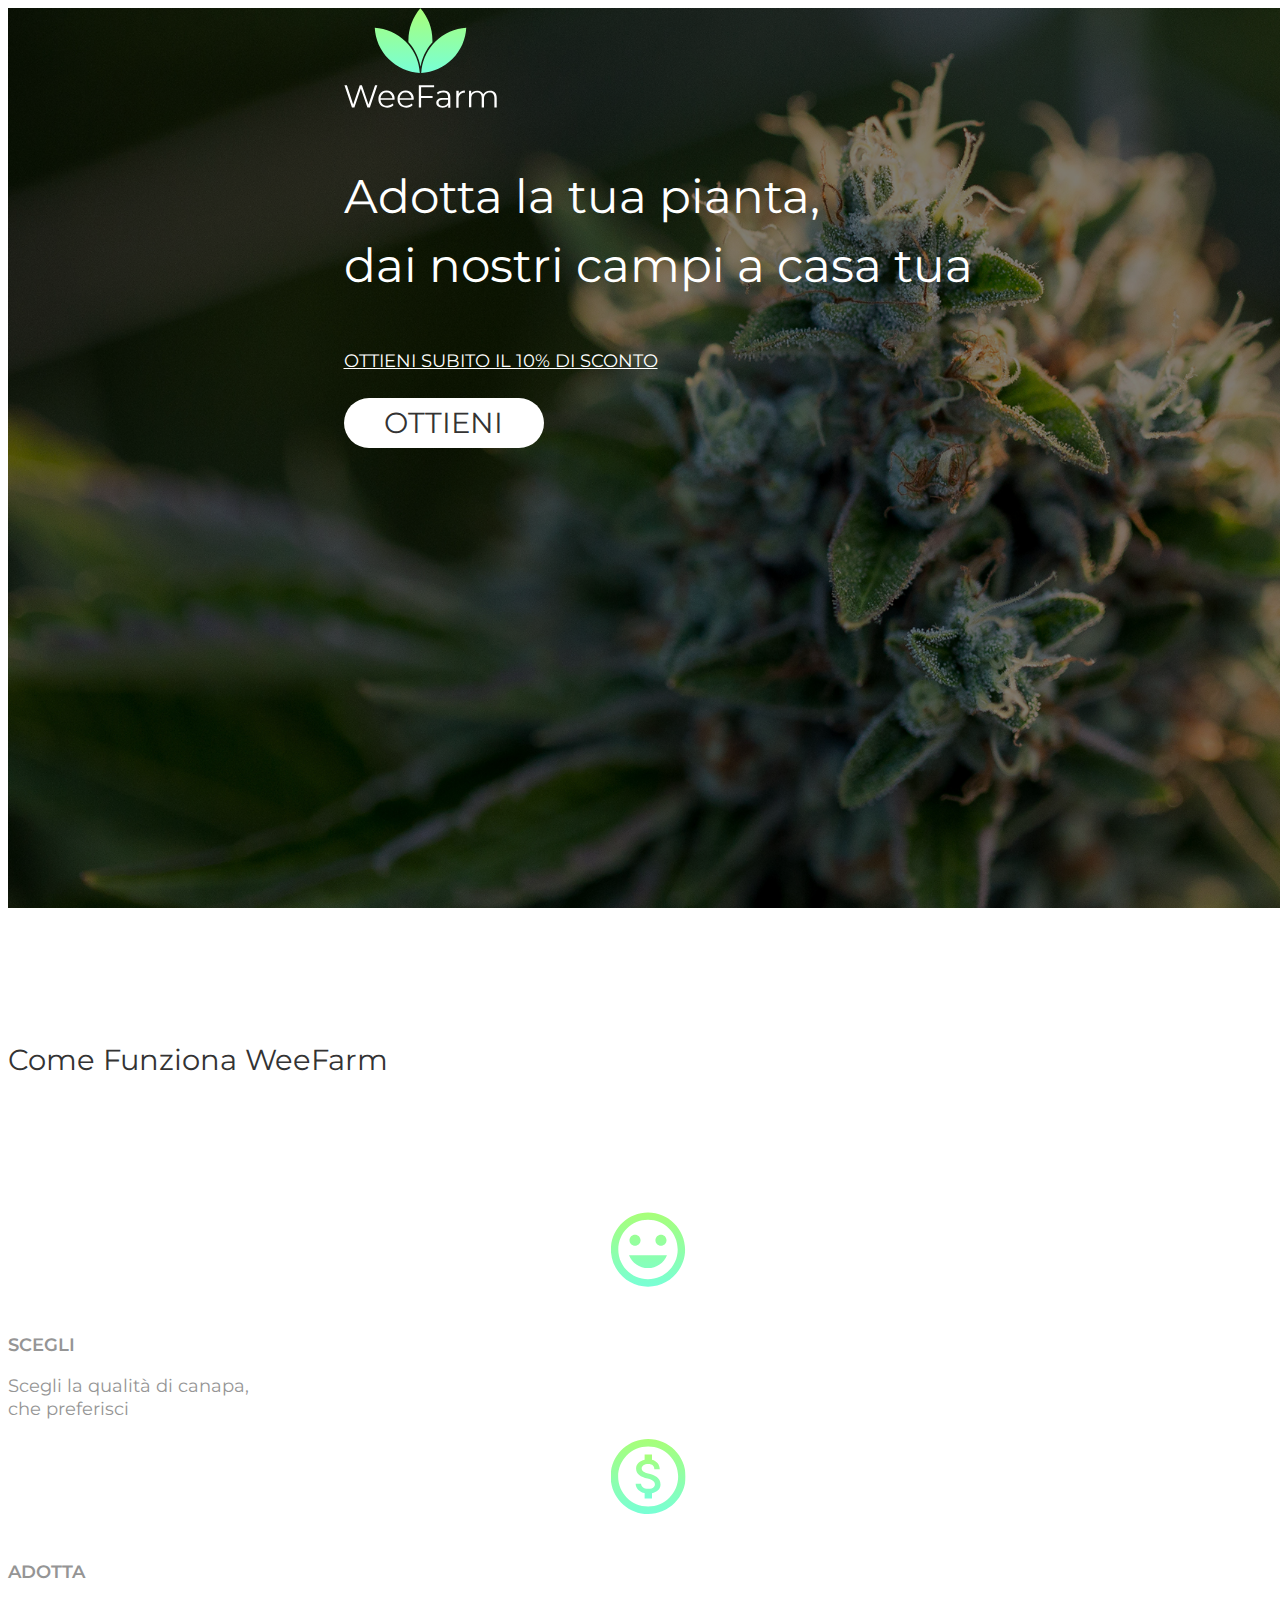
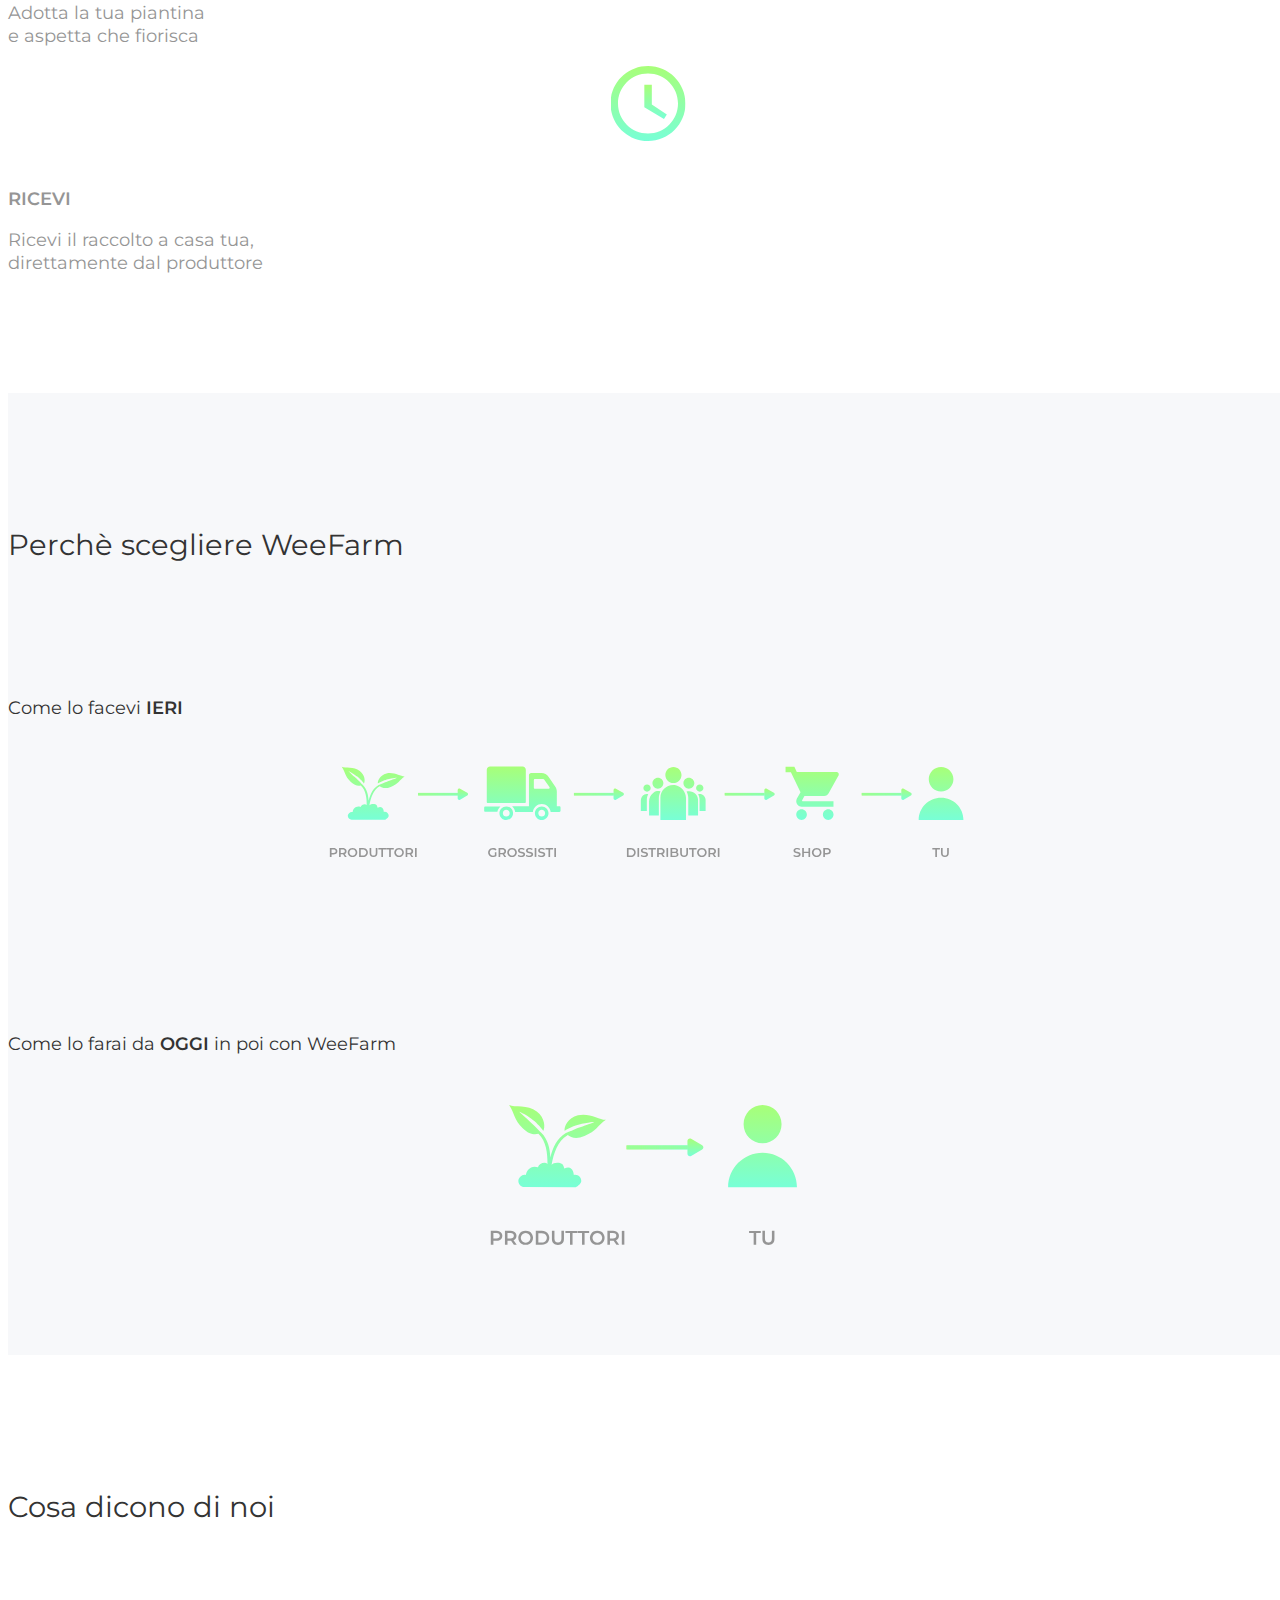
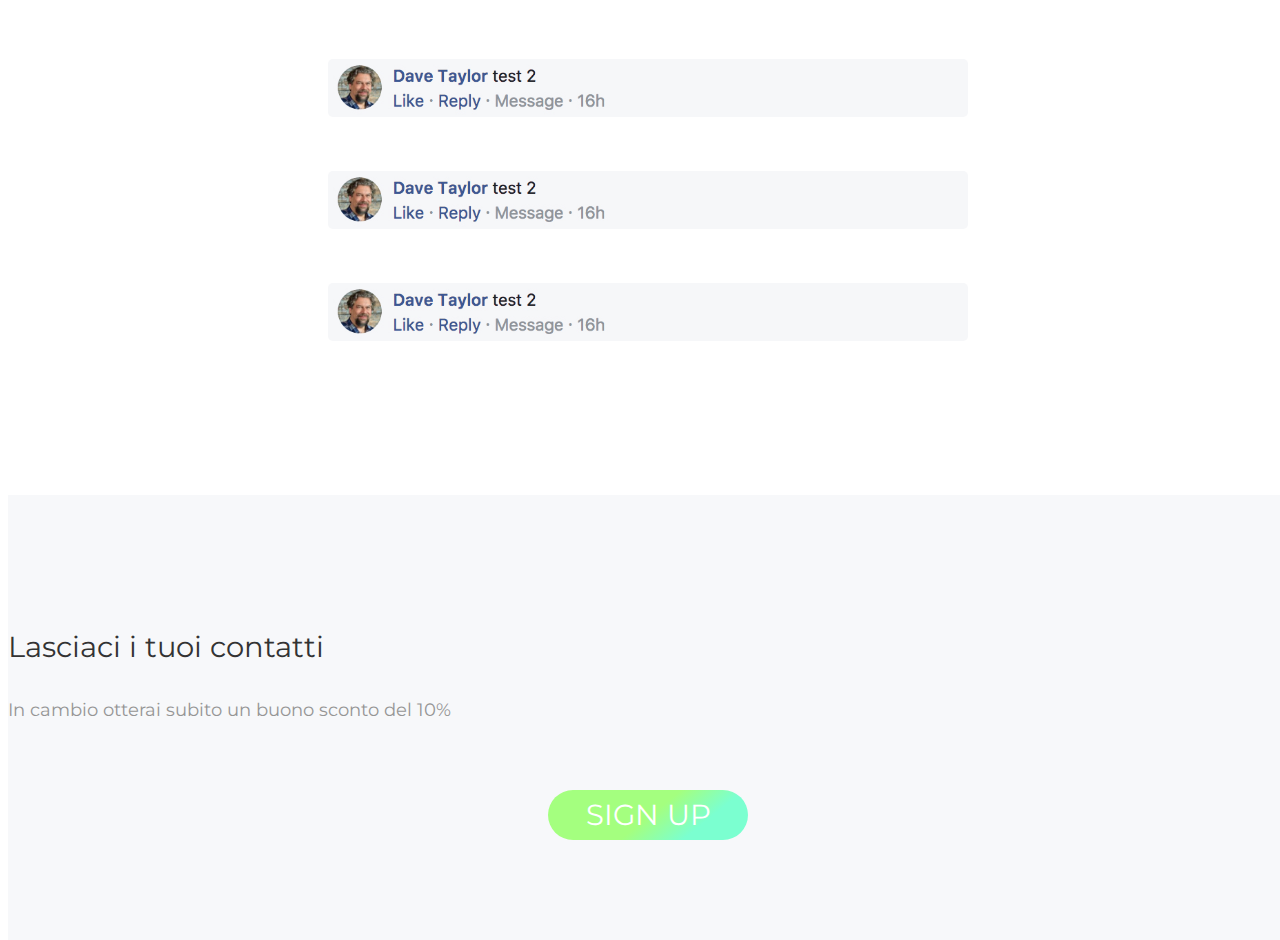
==== index.html @ 6b53bd42 "Modify lead section" ====
<!doctype html>

<html lang="en">
<head>
  <meta charset="utf-8">
  <title>WeeFarm</title>
  <meta name="description" content="The HTML5 Herald">
  <meta name="author" content="SitePoint">
  <!--css-->
  <link rel="stylesheet" type="text/css" href="src/css/style.css">
  <!--bootstrap-->
  <link rel="stylesheet" href="https://stackpath.bootstrapcdn.com/bootstrap/4.1.2/css/bootstrap.min.css" integrity="sha384-Smlep5jCw/wG7hdkwQ/Z5nLIefveQRIY9nfy6xoR1uRYBtpZgI6339F5dgvm/e9B" crossorigin="anonymous">
  <!--googlefont-->
  <link href="https://fonts.googleapis.com/css?family=Montserrat" rel="stylesheet">
  <!--JQuery-->
  <script src="https://ajax.googleapis.com/ajax/libs/jquery/3.3.1/jquery.min.js"></script>
</head>

<body>
<!--HEROBANNER-->
  <header class="hero_b">
    <div class="container-fluid black_opacity fullh">
      <div class="row fullh">
        <div class="col-md">
          <div class="col-md-6 fullh center pl_35">
            <div class="flex container">
            <div class="row pb_50">
              <div class="col-md">
                <img src="src/img/logo.svg" class=" logo_img" alt="">
              </div>
            </div>
            <div class="row  pb_50">
              <div class="col-md">
                  <span class="txt_h1 hero_b_txt">Adotta la tua pianta,</br>dai nostri campi a casa tua</span>
              </div>
            </div>
            <div class="row  pb_25">
              <div class="col-md">
                <span class="txt_h3 ottieni_txt">OTTIENI SUBITO IL 10% DI SCONTO</span>
              </div>
            </div>
            <div class="row">
              <div class="col-md">
                <div class="ottieni_button center" id="go-lead">
                    <span class="txt_h2 ottieni_button_txt">OTTIENI</span>
                </div>
              </div>
            </div>
          </div>
         </div>
        </div>
      </div>
    </div>
  </header>

<!--SECTIION1: COME FUNZIONA-->
  <div class="container-fluid section1 pb_100 pt_100">
    <div class="row">
      <div class="col-md">
        <p class="txt_h2 text-center section_title_txt pb_100">Come Funziona WeeFarm</p>
      </div>
    </div>
    <div class="row">
      <div class="col-md-4">
        <img src="src/img/icon/scegli.svg" class="mb_25 icon_size hor_center" alt="">
        <p class="txt_h3 text-center pin_point_title">SCEGLI</p>
        <p class="txt_h3 text-center pin_point_description">Scegli la qualità di canapa,</br>che preferisci</p>
      </div>
      <div class="col-md-4">
        <img src="src/img/icon/adotta.svg" class="mb_25 icon_size hor_center" alt="">
        <p class="txt_h3 text-center pin_point_title">ADOTTA</p>
        <p class="txt_h3 text-center pin_point_description">Adotta la tua piantina</br>e aspetta che fiorisca</p>
      </div>
      <div class="col-md-4">
        <img src="src/img/icon/ricevi.svg" class="mb_25 icon_size hor_center" alt="">
        <p class="txt_h3 text-center pin_point_title">RICEVI</p>
        <p class="txt_h3 text-center pin_point_description">Ricevi il raccolto a casa tua,</br>direttamente dal produttore</p>
      </div>
    </div>
  </div>

<!--SECTION2: PERCHE' SCEGLIERE WEEFARM-->
  <div class="container-fluid section2 pt_100 pb_100">
      <div class="col-md">
        <p class="txt_h2 text-center section_title_txt pb_100">Perchè scegliere WeeFarm</p>
        <p class="txt_h3 text-center section_title_txt pb_25">Come lo facevi <span class="bold_txt">IERI</span></p>
        <img src="src/img/maps/mappa_ieri.svg" class="map_size hor_center mb_150" alt="">
        <p class="txt_h3 text-center section_title_txt pb_25">Come lo farai da <span class="bold_txt">OGGI</span> in poi con WeeFarm</p>
        <img src="src/img/maps/mappa_oggi.svg" class="map_size2 hor_center" alt="">
      </div>
    </div>
  </div>

<!--SECTION3: COSA DICONO DI NOI-->
  <div class="container-fluid section3 pt_100 pb_100">
    <div class="row">
      <div class="col-md">
        <p class="txt_h2 text-center section_title_txt pb_100">Cosa dicono di noi</p>
        <img src="src/img/facebook.jpg" class="map_size image_radius hor_center img-fluid mb_50" alt="">
        <img src="src/img/facebook.jpg" class="map_size image_radius hor_center img-fluid mb_50" alt="">
        <img src="src/img/facebook.jpg" class="map_size image_radius hor_center img-fluid mb_50" alt="">
      </div>
    </div>
      <!--<div class="row">
        <div class="col-md-4">
          <img src="src/img/facebook.jpg" class="image_radius hor_center img-fluid" alt="">
        </div>
        <div class="col-md-4">
          <img src="src/img/facebook.jpg" class="image_radius hor_center img-fluid" alt="">
        </div>
        <div class="col-md-4">
          <img src="src/img/facebook.jpg" class="image_radius hor_center img-fluid" alt="">
      </div>
    </div>-->
  </div>

<!-- SECTION4: LEAD -->
<div class="container-fluid section4 pt_100 pb_100" id="lead">
  <div class="row">
    <div class="col-md">
      <p class="txt_h2 text-center section_title_txt">Lasciaci i tuoi contatti</p>
      <p class="txt_h3 text-center pin_point_description pb_50">In cambio otterai subito un buono sconto del 10%</p>
      <div class="sign_button center hor_center" id="go-lead">
          <a target="_blank" href="http://eepurl.com/dM-b3A"><span class="txt_h2 signup_button_txt">SIGN UP</span></a>
      </div>
      </div>
    </div>
  </div>

  <script>
  $(document).ready(function(){
      $("#go-lead").click(function() {
        $('html, body').animate({
            scrollTop: $("#lead").offset().top
        }, 1300);
    });

  });

  </script>
  <script src="https://cdnjs.cloudflare.com/ajax/libs/popper.js/1.14.3/umd/popper.min.js" integrity="sha384-ZMP7rVo3mIykV+2+9J3UJ46jBk0WLaUAdn689aCwoqbBJiSnjAK/l8WvCWPIPm49" crossorigin="anonymous"></script>
  <script src="https://stackpath.bootstrapcdn.com/bootstrap/4.1.2/js/bootstrap.min.js" integrity="sha384-o+RDsa0aLu++PJvFqy8fFScvbHFLtbvScb8AjopnFD+iEQ7wo/CG0xlczd+2O/em" crossorigin="anonymous"></script>
</body>
</html>
---- src/css/style.css ----
body{
  font-family: 'Montserrat', sans-serif;
  height: 100%;
  width: 100%;
}

html{
  font-family: 'Montserrat', sans-serif;
  height: 100%;
  width: 100%;
}

a{
  text-decoration: none;
}
/*usefull*/
.fullh{
  height: 100%;
}

.center{
  display: flex;
  align-items: center;
  justify-content: center;
}

.hor_center{
  position: relative;
  left: 50%;
  transform: translateX(-50%);
  -webkit-transform: translateX(-50%);
}
.txt_h1{
  font-size: 47px;
  line-height: 69px;
  font-family: 'Montserrat', sans-serif;
}

.txt_h2{
  font-size: 29px;
  line-height: 46px;
  font-family: 'Montserrat', sans-serif;
}

.txt_h3{
  font-size: 18px;
  line-height: 23px;
  font-family: 'Montserrat', sans-serif;
}

/*padding - margin*/
.pt_100{
  padding-top: 100px;
}
.pb_50{
  padding-bottom: 50px;
}

.pb_100{
  padding-bottom: 100px;
}

.pb_25{
  padding-bottom: 25px;
}

.pl_35{
  margin-left: 20px;
}

.mb_25{
  margin-bottom: 25px;
}

.mb_50{
  margin-bottom: 50px;
}
.mb_150{
  margin-bottom: 150px;
}
/*herobanner*/
.hero_b{
  background-image: url(../img/herob.jpg);
  background-size: cover;
  background-position: center center;
  background-repeat: no-repeat;
  height: 100%;
}

.black_opacity{
  background: rgba(0, 0, 0, 0.5);
}

.logo_img{
  height: 100px;
}

.hero_b_txt{
  color: #FFFFFF;
}

.ottieni_button{
  border-radius: 500px;
  background: #FFFFFF;
  width: 200px;
  height: 50px;
}
.ottieni_button:hover{
  cursor: pointer;
  background: #EDEDED;
  transition: 1s;
}

.ottieni_button_txt{
  color: #333333;
}

.ottieni_txt{
  color: #FFFFFF;
  text-decoration: underline;
}

/*come funziona section*/
.section_title_txt{
  color: #333333;
}

.pin_point_title{
  color: #959595;
  font-weight: 600;
}

.pin_point_description{
  color: #959595;
}

.icon_size{
  height: 75px;
}
/*perchè scegliere weefarm section*/
.section2{
    /*background-image: linear-gradient(141deg, #A4FF7F 51%, #7BFFD0 75%);*/
    background-color: #f7f8fa;
}

.bold_txt{
    font-weight: 600;
}

.map_size{
  width: 50%;
}

.map_size2{
  width: 25%;
}

/*cosa dicono di noi section*/
.image_radius{
  border-radius: 5px;
}

/*lead section*/
.section4{
    /*background-image: linear-gradient(141deg, #A4FF7F 51%, #7BFFD0 75%);*/
    background-color: #f7f8fa;
}

.sign_button{
  border-radius: 500px;
  width: 200px;
  height: 50px;
  background-image: linear-gradient(141deg, #A4FF7F 51%, #7BFFD0 75%);
}

.sign_button:hover{
    opacity: 0.7;
    transition: 1s;
}

.signup_button_txt{
  color: #FFFFFF
}

.sign_button a:hover {
    color: #FFFFFF;
    text-decoration: none;
}
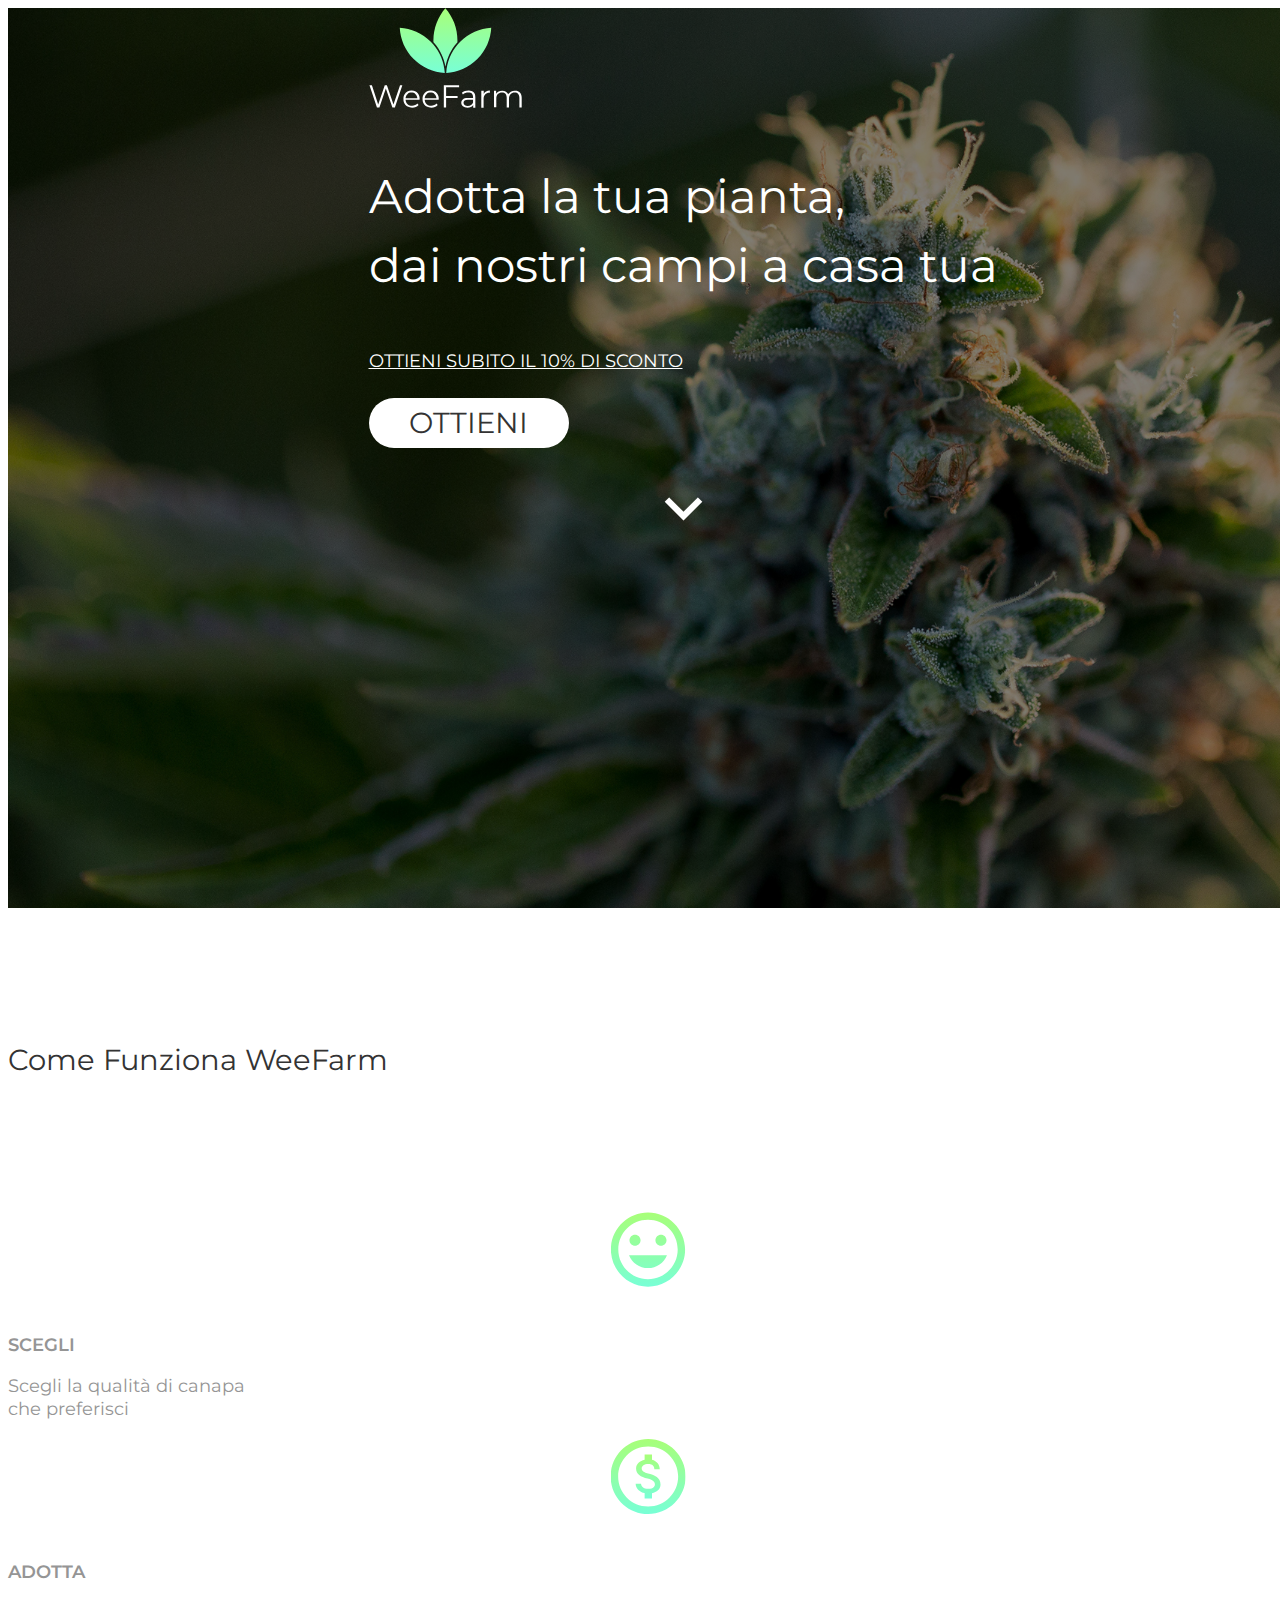
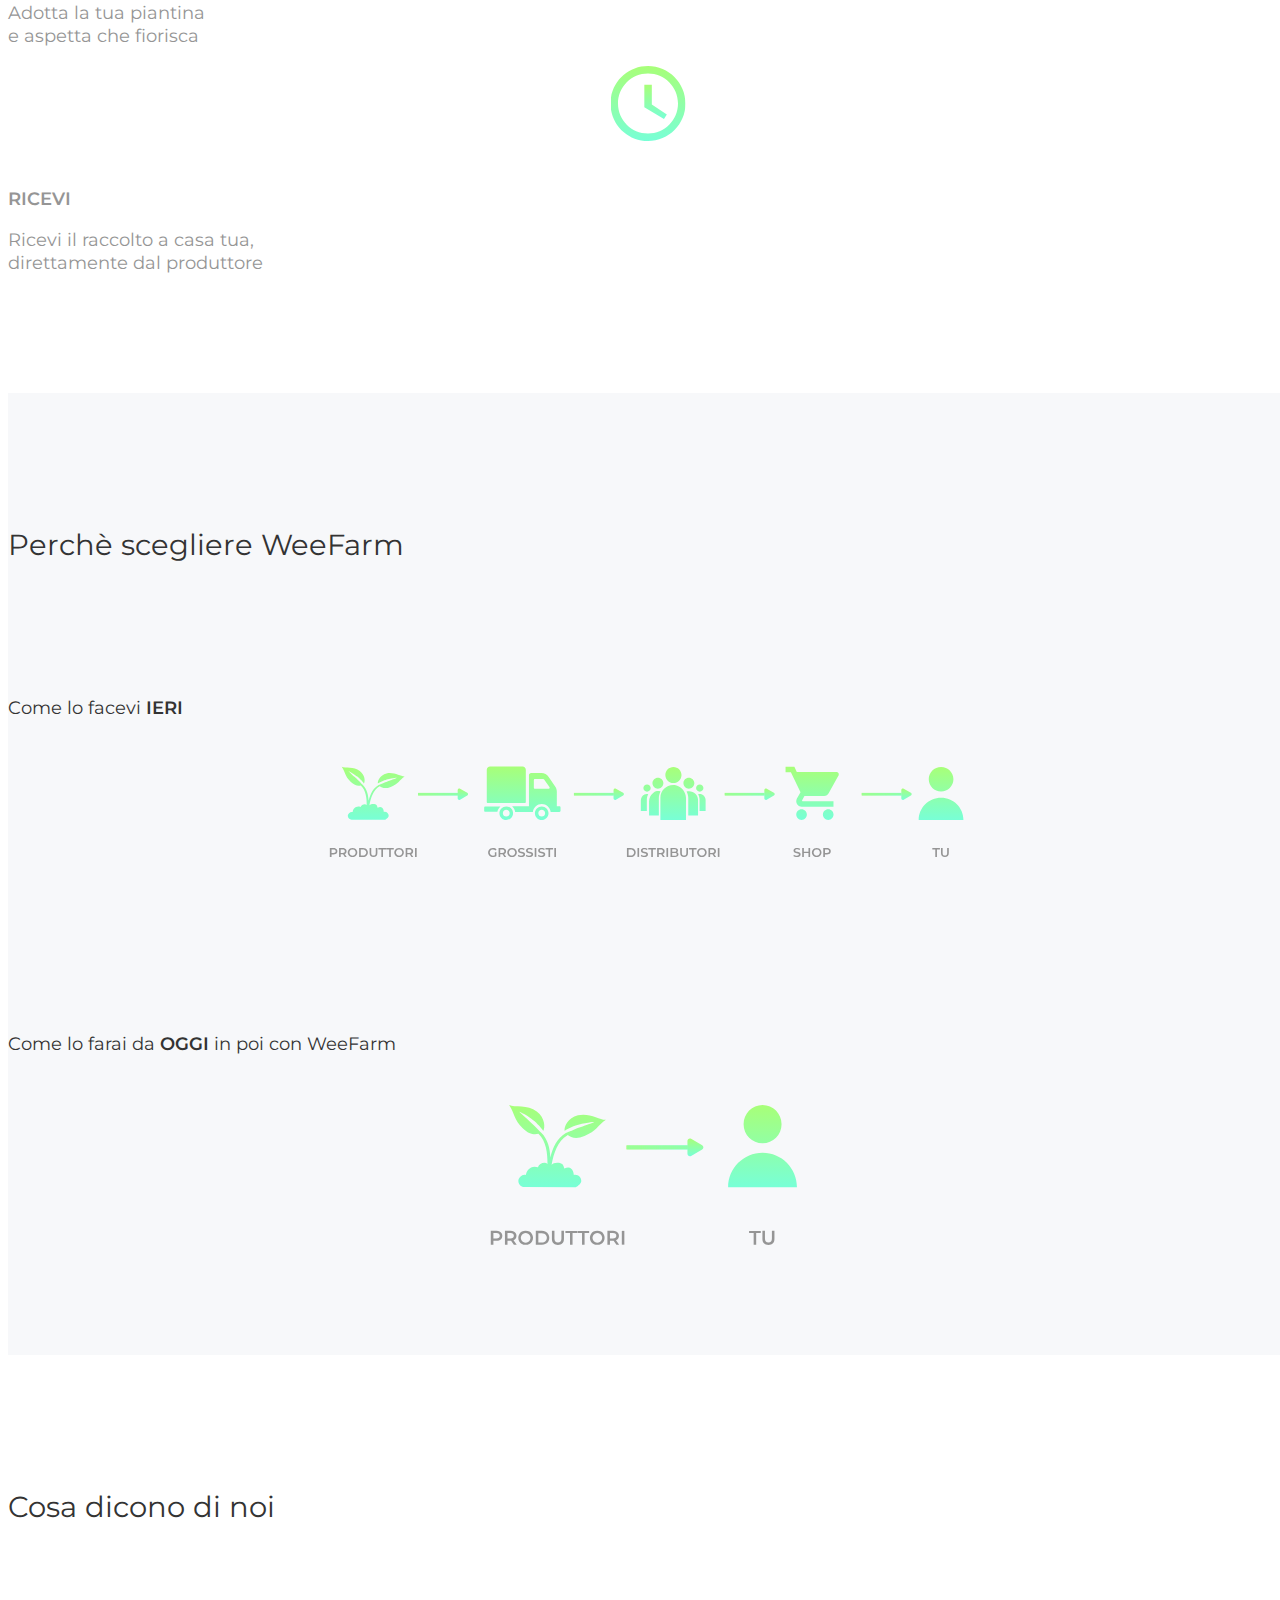
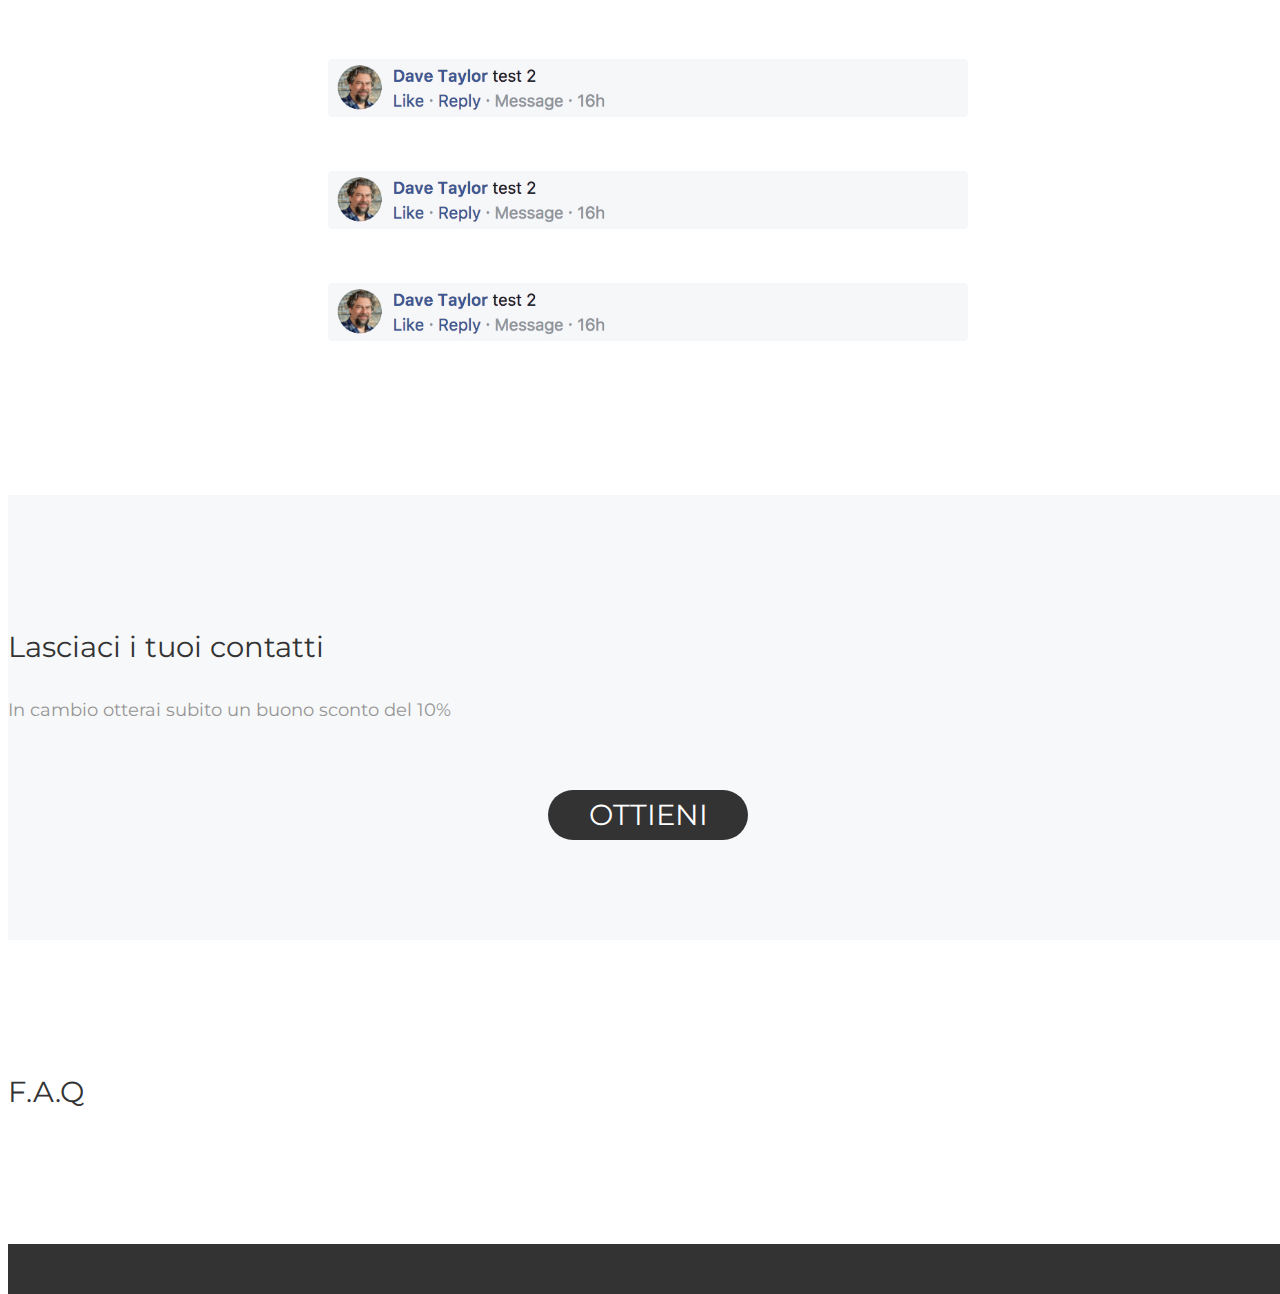
==== commit 275aadb0: "Modify lead section- add faq and footer section" ====
--- a/index.html
+++ b/index.html
@@ -6,14 +6,18 @@
   <title>WeeFarm</title>
   <meta name="description" content="The HTML5 Herald">
   <meta name="author" content="SitePoint">
+  <meta name="viewport" content="width=device-width, initial-scale-1"
   <!--css-->
   <link rel="stylesheet" type="text/css" href="src/css/style.css">
   <!--bootstrap-->
   <link rel="stylesheet" href="https://stackpath.bootstrapcdn.com/bootstrap/4.1.2/css/bootstrap.min.css" integrity="sha384-Smlep5jCw/wG7hdkwQ/Z5nLIefveQRIY9nfy6xoR1uRYBtpZgI6339F5dgvm/e9B" crossorigin="anonymous">
   <!--googlefont-->
   <link href="https://fonts.googleapis.com/css?family=Montserrat" rel="stylesheet">
+  <link href="https://fonts.googleapis.com/icon?family=Material+Icons"  rel="stylesheet">
   <!--JQuery-->
   <script src="https://ajax.googleapis.com/ajax/libs/jquery/3.3.1/jquery.min.js"></script>
+  <!--Fontawesome-->
+  <link rel="stylesheet" href="https://use.fontawesome.com/releases/v5.5.0/css/all.css" integrity="sha384-B4dIYHKNBt8Bc12p+WXckhzcICo0wtJAoU8YZTY5qE0Id1GSseTk6S+L3BlXeVIU" crossorigin="anonymous">
 </head>
 
 <body>
@@ -22,7 +26,7 @@
     <div class="container-fluid black_opacity fullh">
       <div class="row fullh">
         <div class="col-md">
-          <div class="col-md-6 fullh center pl_35">
+          <div class="col-md-6 fullh center pl_70">
             <div class="flex container">
             <div class="row pb_50">
               <div class="col-md">
@@ -39,11 +43,16 @@
                 <span class="txt_h3 ottieni_txt">OTTIENI SUBITO IL 10% DI SCONTO</span>
               </div>
             </div>
-            <div class="row">
+            <div class="row pb_25">
               <div class="col-md">
                 <div class="ottieni_button center" id="go-lead">
                     <span class="txt_h2 ottieni_button_txt">OTTIENI</span>
                 </div>
+              </div>
+            </div>
+            <div class="row">
+              <div class="col-md-12">
+                <i class="material-icons md-48 arrow hor_center"  id="go-section1">keyboard_arrow_down</i>
               </div>
             </div>
           </div>
@@ -54,7 +63,7 @@
   </header>
 
 <!--SECTIION1: COME FUNZIONA-->
-  <div class="container-fluid section1 pb_100 pt_100">
+  <div class="container-fluid section1 pb_100 pt_100" id="section1">
     <div class="row">
       <div class="col-md">
         <p class="txt_h2 text-center section_title_txt pb_100">Come Funziona WeeFarm</p>
@@ -64,7 +73,7 @@
       <div class="col-md-4">
         <img src="src/img/icon/scegli.svg" class="mb_25 icon_size hor_center" alt="">
         <p class="txt_h3 text-center pin_point_title">SCEGLI</p>
-        <p class="txt_h3 text-center pin_point_description">Scegli la qualità di canapa,</br>che preferisci</p>
+        <p class="txt_h3 text-center pin_point_description">Scegli la qualità di canapa</br>che preferisci</p>
       </div>
       <div class="col-md-4">
         <img src="src/img/icon/adotta.svg" class="mb_25 icon_size hor_center" alt="">
@@ -121,21 +130,48 @@
       <p class="txt_h2 text-center section_title_txt">Lasciaci i tuoi contatti</p>
       <p class="txt_h3 text-center pin_point_description pb_50">In cambio otterai subito un buono sconto del 10%</p>
       <div class="sign_button center hor_center" id="go-lead">
-          <a target="_blank" href="http://eepurl.com/dM-b3A"><span class="txt_h2 signup_button_txt">SIGN UP</span></a>
+          <a target="_blank" href="http://eepurl.com/dM-b3A"><span class="txt_h2 signup_button_txt">OTTIENI</span></a>
       </div>
+      </div>
+    </div>
+  </div>
+</div>
+
+<!-- SECTION4: FAQ -->
+<div class="container-fluid section5 pt_100 pb_100">
+  <div class="row">
+    <div class="col-md">
+      <p class="txt_h2 text-center section_title_txt">F.A.Q</p>
+    </div>
+  </div>
+</div>
+
+<!-- SECTION4: FOOTER -->
+  <div class="container-fluid section6 pt_25 pb_25">
+    <div class="row">
+      <div class="col-md center">
+        <div class="">
+          <a target="_blank" href="https://www.facebook.com/WeeFarm-951046388415249/"><i class="fab fa-facebook-square social_icon"></i></a>
+          <a target="_blank" href="https://www.instagram.com/weefarm/"><i class="fab fa-instagram hor_center social_icon"></i></a>
+        </div>
       </div>
     </div>
   </div>
 
   <script>
   $(document).ready(function(){
-      $("#go-lead").click(function() {
+      $("#go-lead").click(function(){
         $('html, body').animate({
             scrollTop: $("#lead").offset().top
         }, 1300);
     });
+    $("#go-section1").click(function() {
+      $('html, body').animate({
+          scrollTop: $("#section1").offset().top
+      }, 1300);
+  });
+  });
 
-  });
 
   </script>
   <script src="https://cdnjs.cloudflare.com/ajax/libs/popper.js/1.14.3/umd/popper.min.js" integrity="sha384-ZMP7rVo3mIykV+2+9J3UJ46jBk0WLaUAdn689aCwoqbBJiSnjAK/l8WvCWPIPm49" crossorigin="anonymous"></script>
--- a/src/css/style.css
+++ b/src/css/style.css
@@ -11,8 +11,13 @@
 }
 
 a{
-  text-decoration: none;
-}
+  text-decoration: none !important;
+}
+
+ a:hover{
+   text-decoration: none !important;
+ }
+
 /*usefull*/
 .fullh{
   height: 100%;
@@ -52,6 +57,11 @@
 .pt_100{
   padding-top: 100px;
 }
+
+.pt_25{
+    padding-top: 25px;
+}
+
 .pb_50{
   padding-bottom: 50px;
 }
@@ -64,8 +74,8 @@
   padding-bottom: 25px;
 }
 
-.pl_35{
-  margin-left: 20px;
+.pl_70{
+  margin-left: 70px;
 }
 
 .mb_25{
@@ -107,7 +117,7 @@
 }
 .ottieni_button:hover{
   cursor: pointer;
-  background: #EDEDED;
+  opacity: 0.7;
   transition: 1s;
 }
 
@@ -119,6 +129,22 @@
   color: #FFFFFF;
   text-decoration: underline;
 }
+
+.arrow{
+    color: #ffffff;
+    animation: blink 2s ease infinite;
+    font-size: 75px !important;
+  }
+
+.arrow:hover{
+  cursor: pointer;
+}
+
+  @keyframes blink {
+  50% { opacity: 0;
+  }
+  }
+
 
 /*come funziona section*/
 .section_title_txt{
@@ -170,7 +196,7 @@
   border-radius: 500px;
   width: 200px;
   height: 50px;
-  background-image: linear-gradient(141deg, #A4FF7F 51%, #7BFFD0 75%);
+  background-color: #333333;
 }
 
 .sign_button:hover{
@@ -186,3 +212,19 @@
     color: #FFFFFF;
     text-decoration: none;
 }
+
+/*Footer*/
+.section6{
+  background-color: #333333;
+}
+
+.social_icon{
+  cursor: pointer;
+  font-size: 30px;
+  color: #ffffff;
+}
+
+.social_icon:hover{
+  opacity: 0.7;
+  transition: 1s;
+}
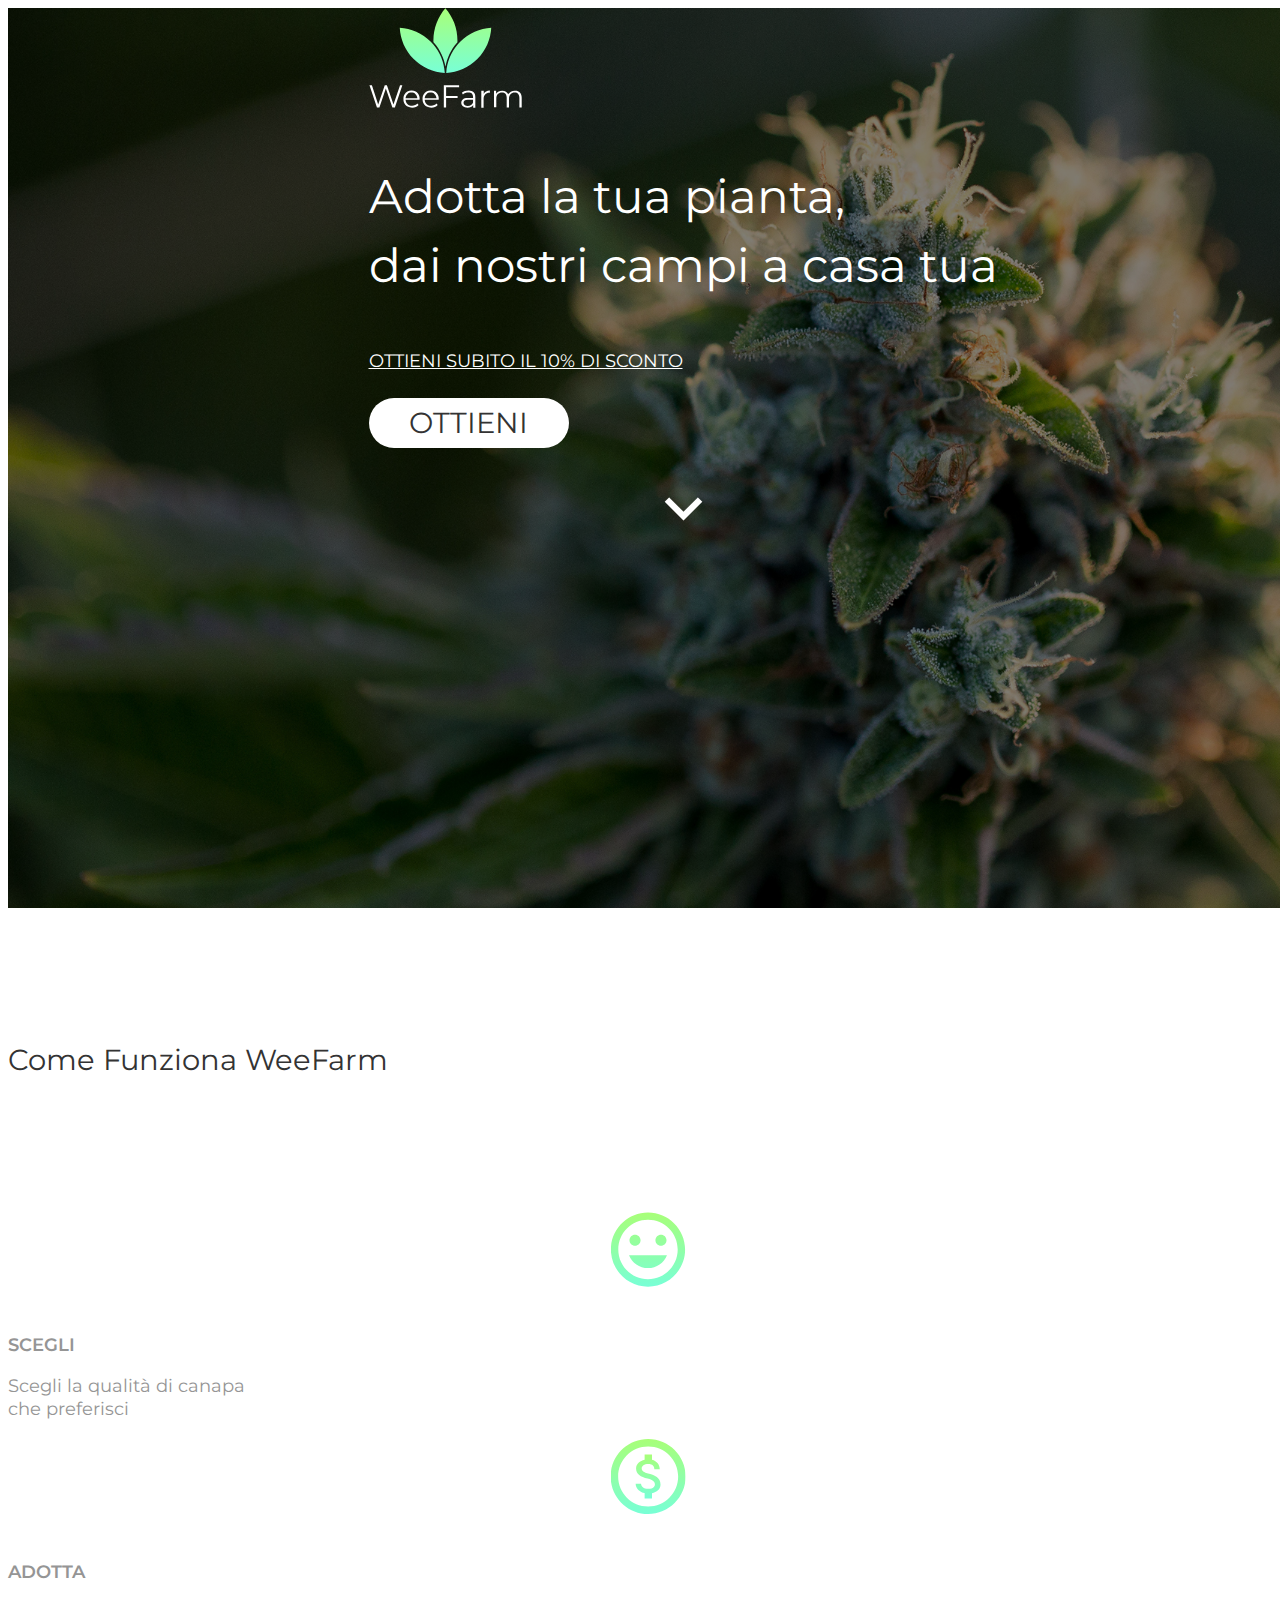
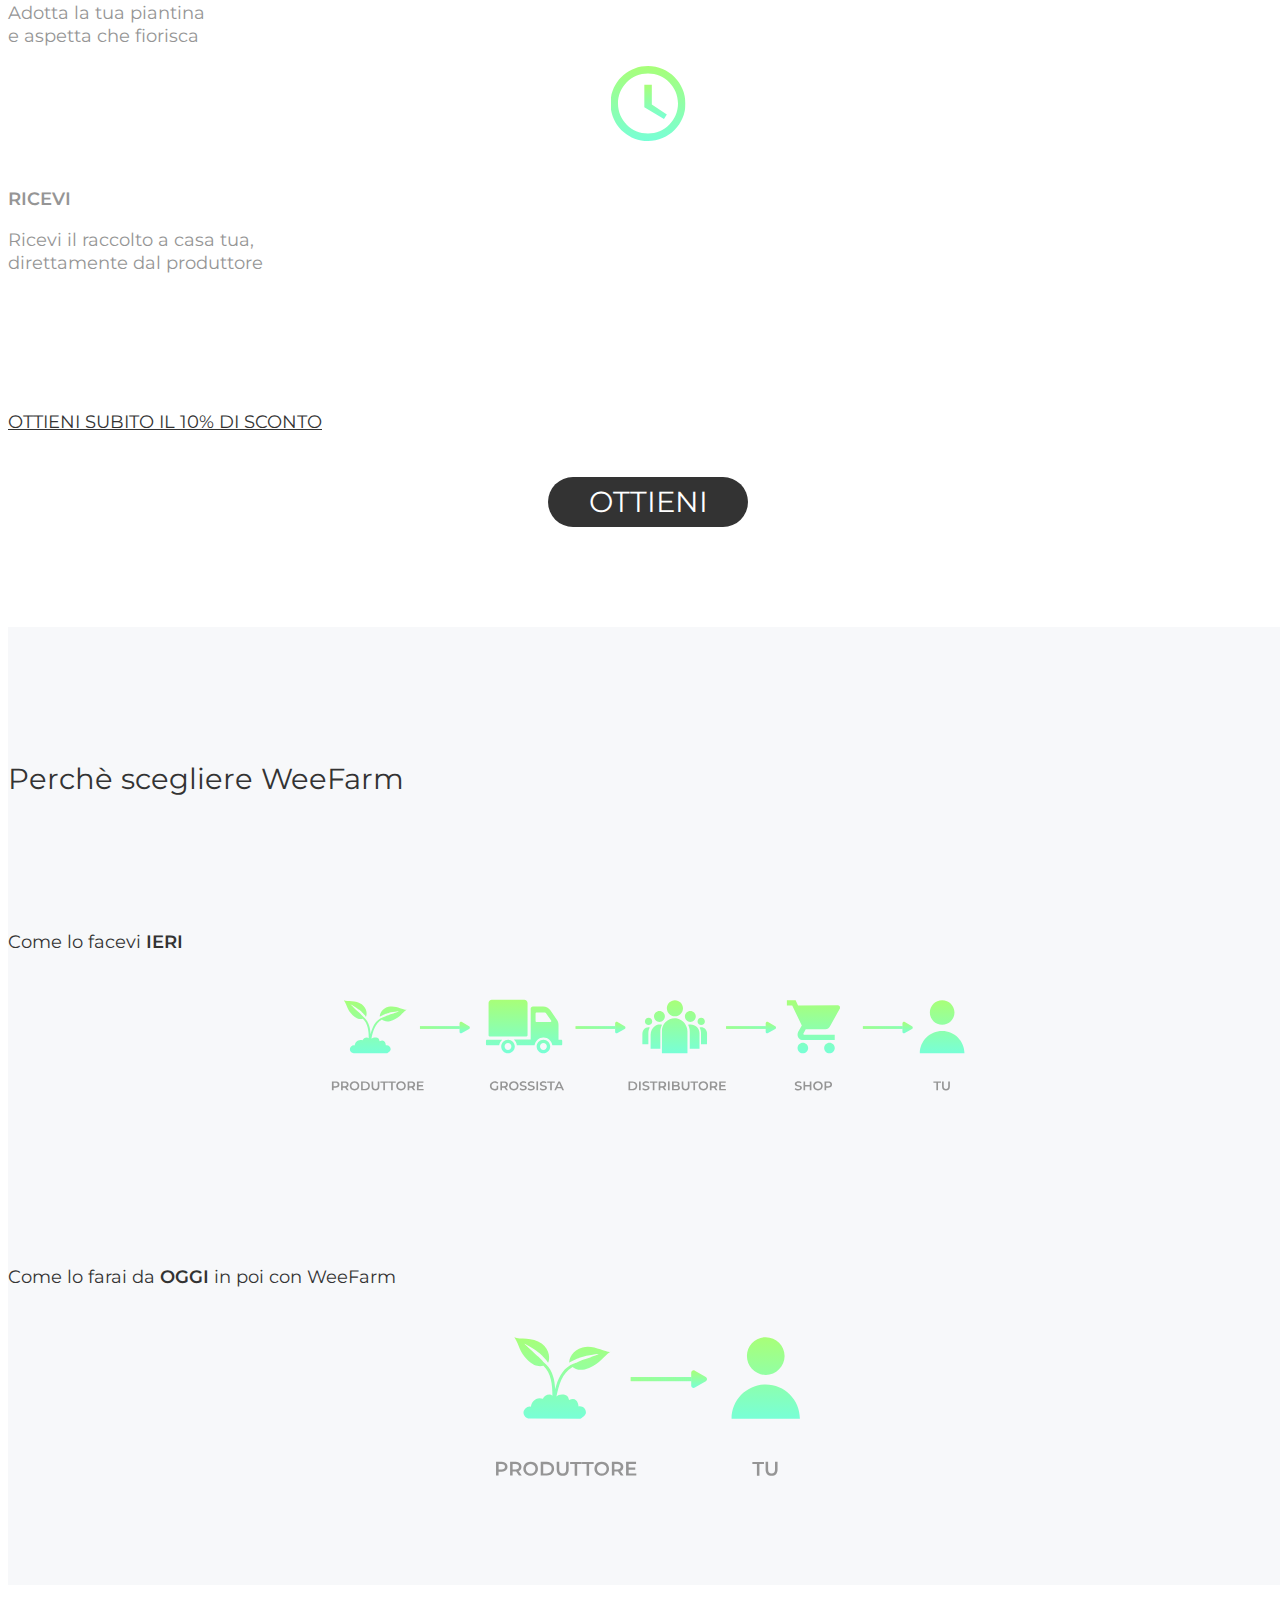
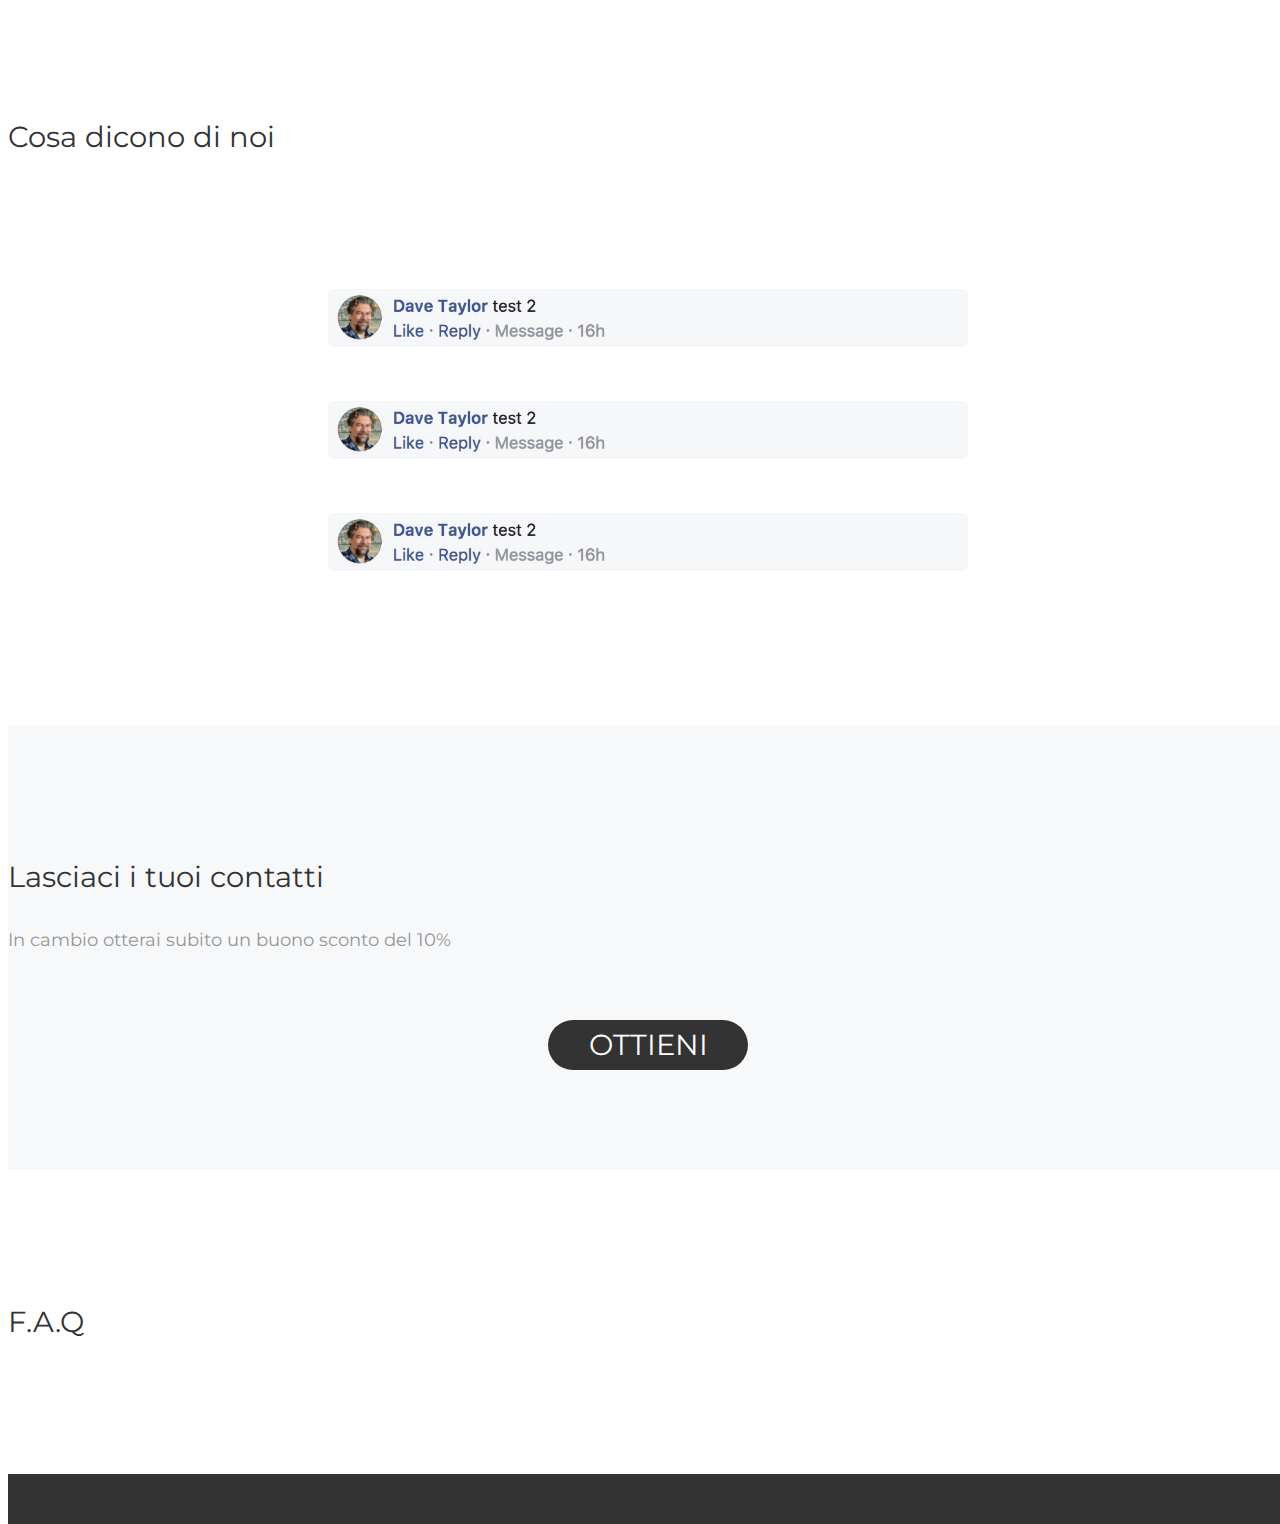
==== commit dd827ece: "WeeFarm v0.1" ====
--- a/index.html
+++ b/index.html
@@ -85,6 +85,12 @@
         <p class="txt_h3 text-center pin_point_title">RICEVI</p>
         <p class="txt_h3 text-center pin_point_description">Ricevi il raccolto a casa tua,</br>direttamente dal produttore</p>
       </div>
+      <div class="col-md pt_100">
+        <p class=" text-center txt_h3 cta_txt pb_25">OTTIENI SUBITO IL 10% DI SCONTO</p>
+        <div class="sign_button center hor_center" id="go-lead1">
+            <span class="txt_h2 signup_button_txt">OTTIENI</span>
+        </div>
+      </div>
     </div>
   </div>
 
@@ -129,7 +135,7 @@
     <div class="col-md">
       <p class="txt_h2 text-center section_title_txt">Lasciaci i tuoi contatti</p>
       <p class="txt_h3 text-center pin_point_description pb_50">In cambio otterai subito un buono sconto del 10%</p>
-      <div class="sign_button center hor_center" id="go-lead">
+      <div class="sign_button center hor_center">
           <a target="_blank" href="http://eepurl.com/dM-b3A"><span class="txt_h2 signup_button_txt">OTTIENI</span></a>
       </div>
       </div>
@@ -165,6 +171,11 @@
             scrollTop: $("#lead").offset().top
         }, 1300);
     });
+    $("#go-lead1").click(function(){
+      $('html, body').animate({
+          scrollTop: $("#lead").offset().top
+      }, 1300);
+  });
     $("#go-section1").click(function() {
       $('html, body').animate({
           scrollTop: $("#section1").offset().top
--- a/src/css/style.css
+++ b/src/css/style.css
@@ -163,6 +163,10 @@
 .icon_size{
   height: 75px;
 }
+.cta_txt{
+  color: #333333;
+  text-decoration: underline;
+}
 /*perchè scegliere weefarm section*/
 .section2{
     /*background-image: linear-gradient(141deg, #A4FF7F 51%, #7BFFD0 75%);*/
@@ -202,6 +206,7 @@
 .sign_button:hover{
     opacity: 0.7;
     transition: 1s;
+    cursor: pointer;
 }
 
 .signup_button_txt{
@@ -212,6 +217,8 @@
     color: #FFFFFF;
     text-decoration: none;
 }
+/*FAQ*/
+
 
 /*Footer*/
 .section6{
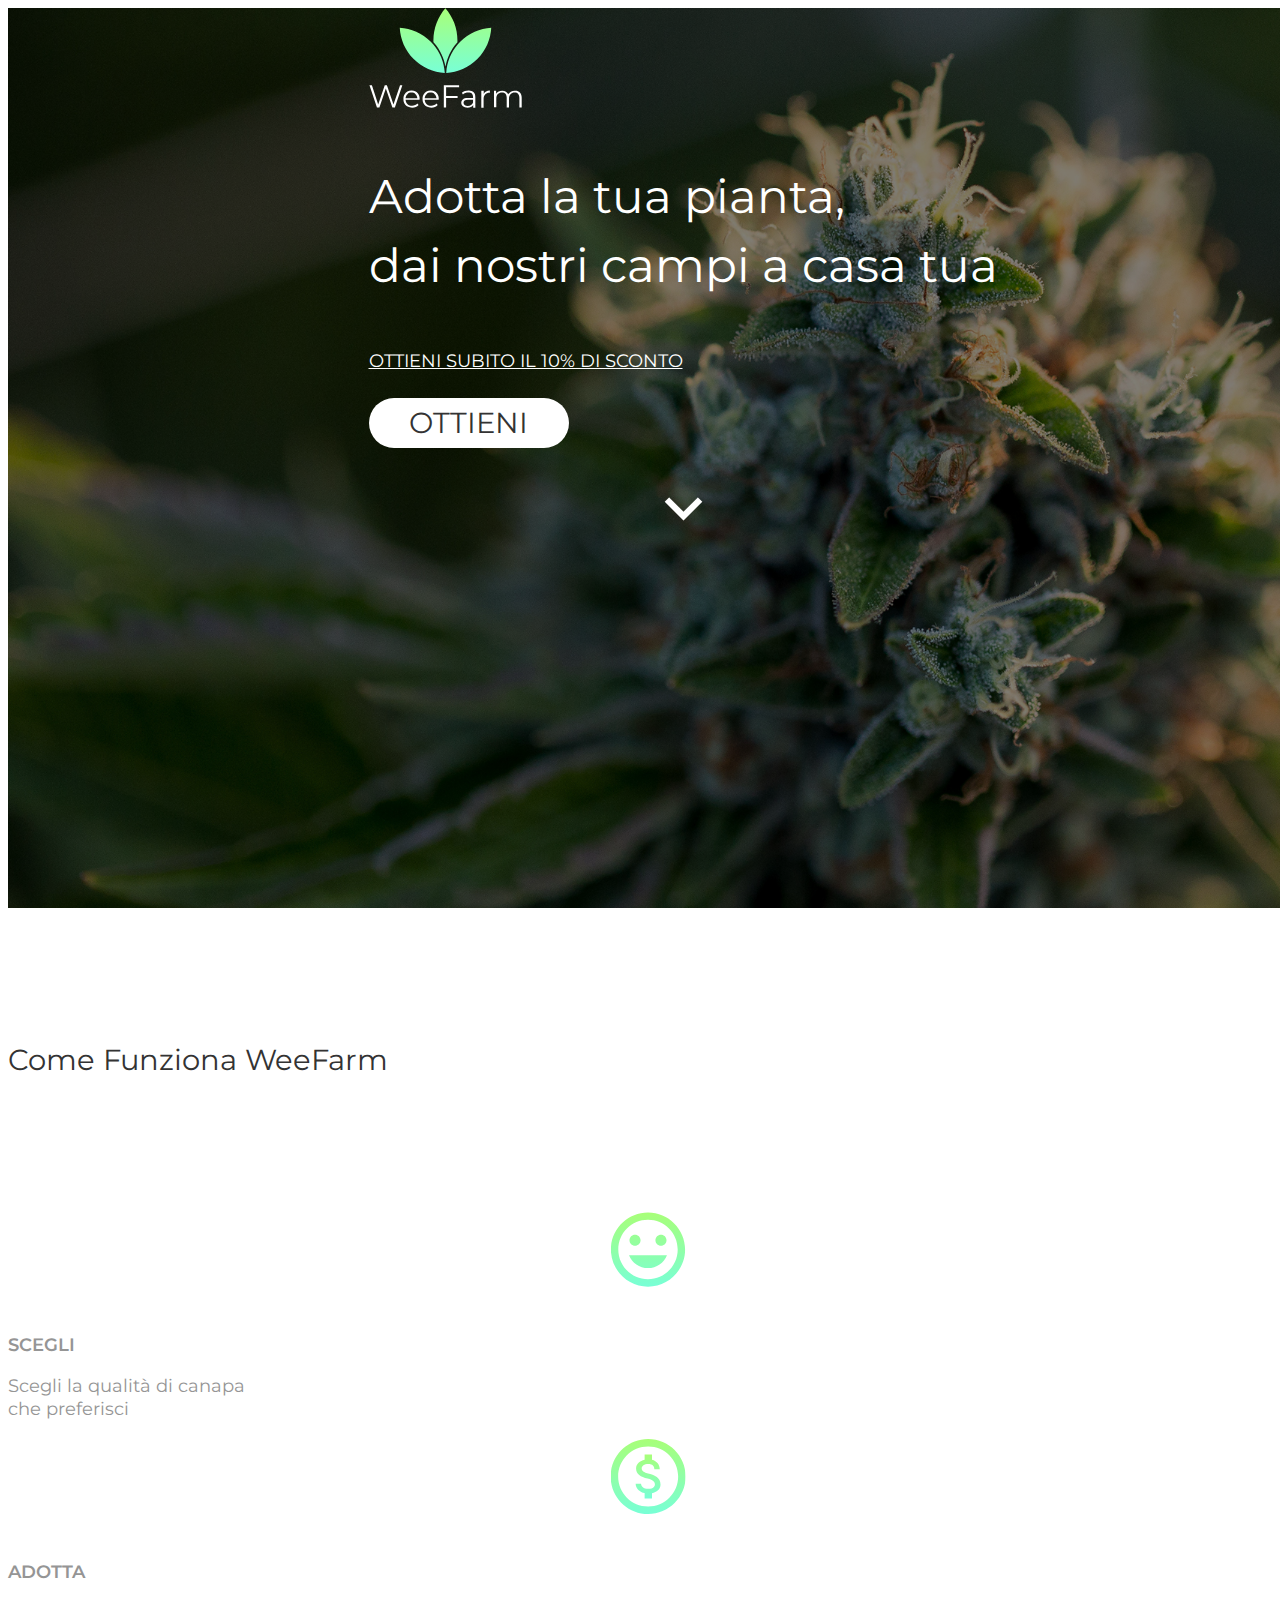
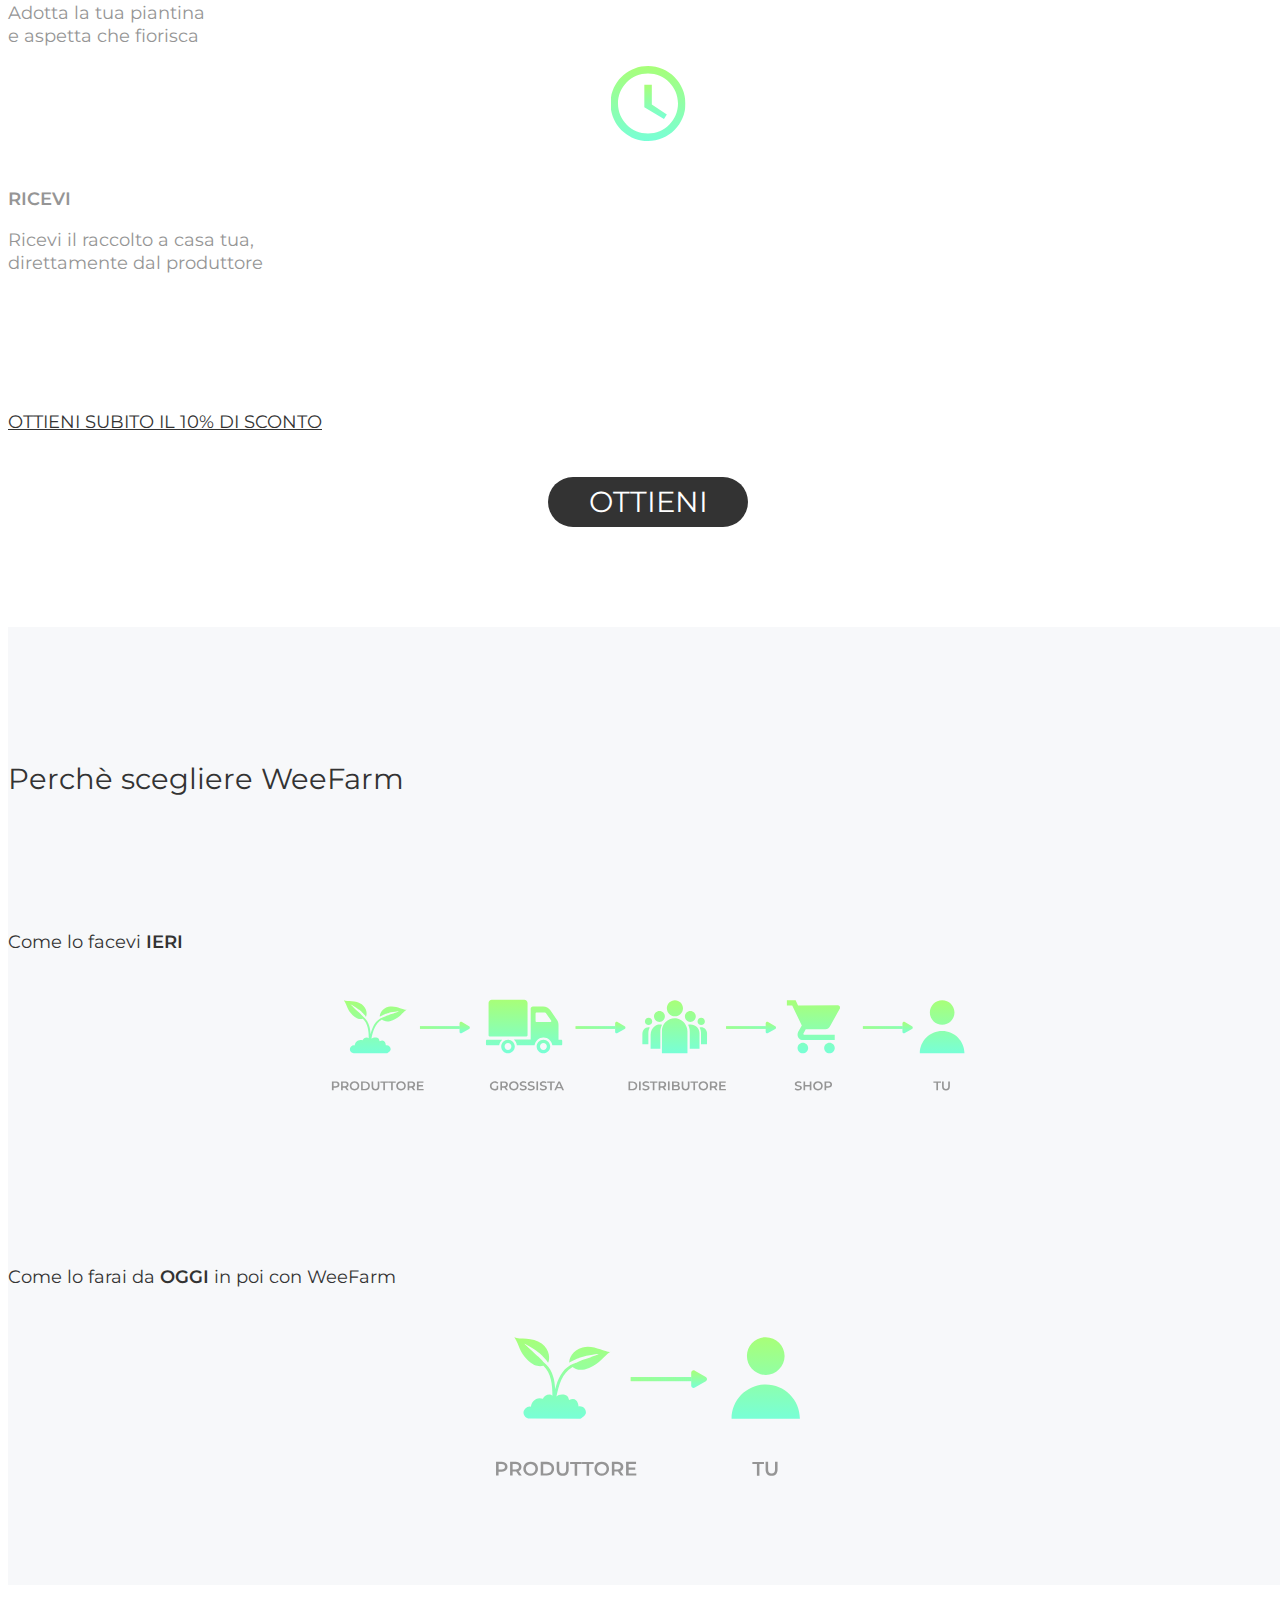
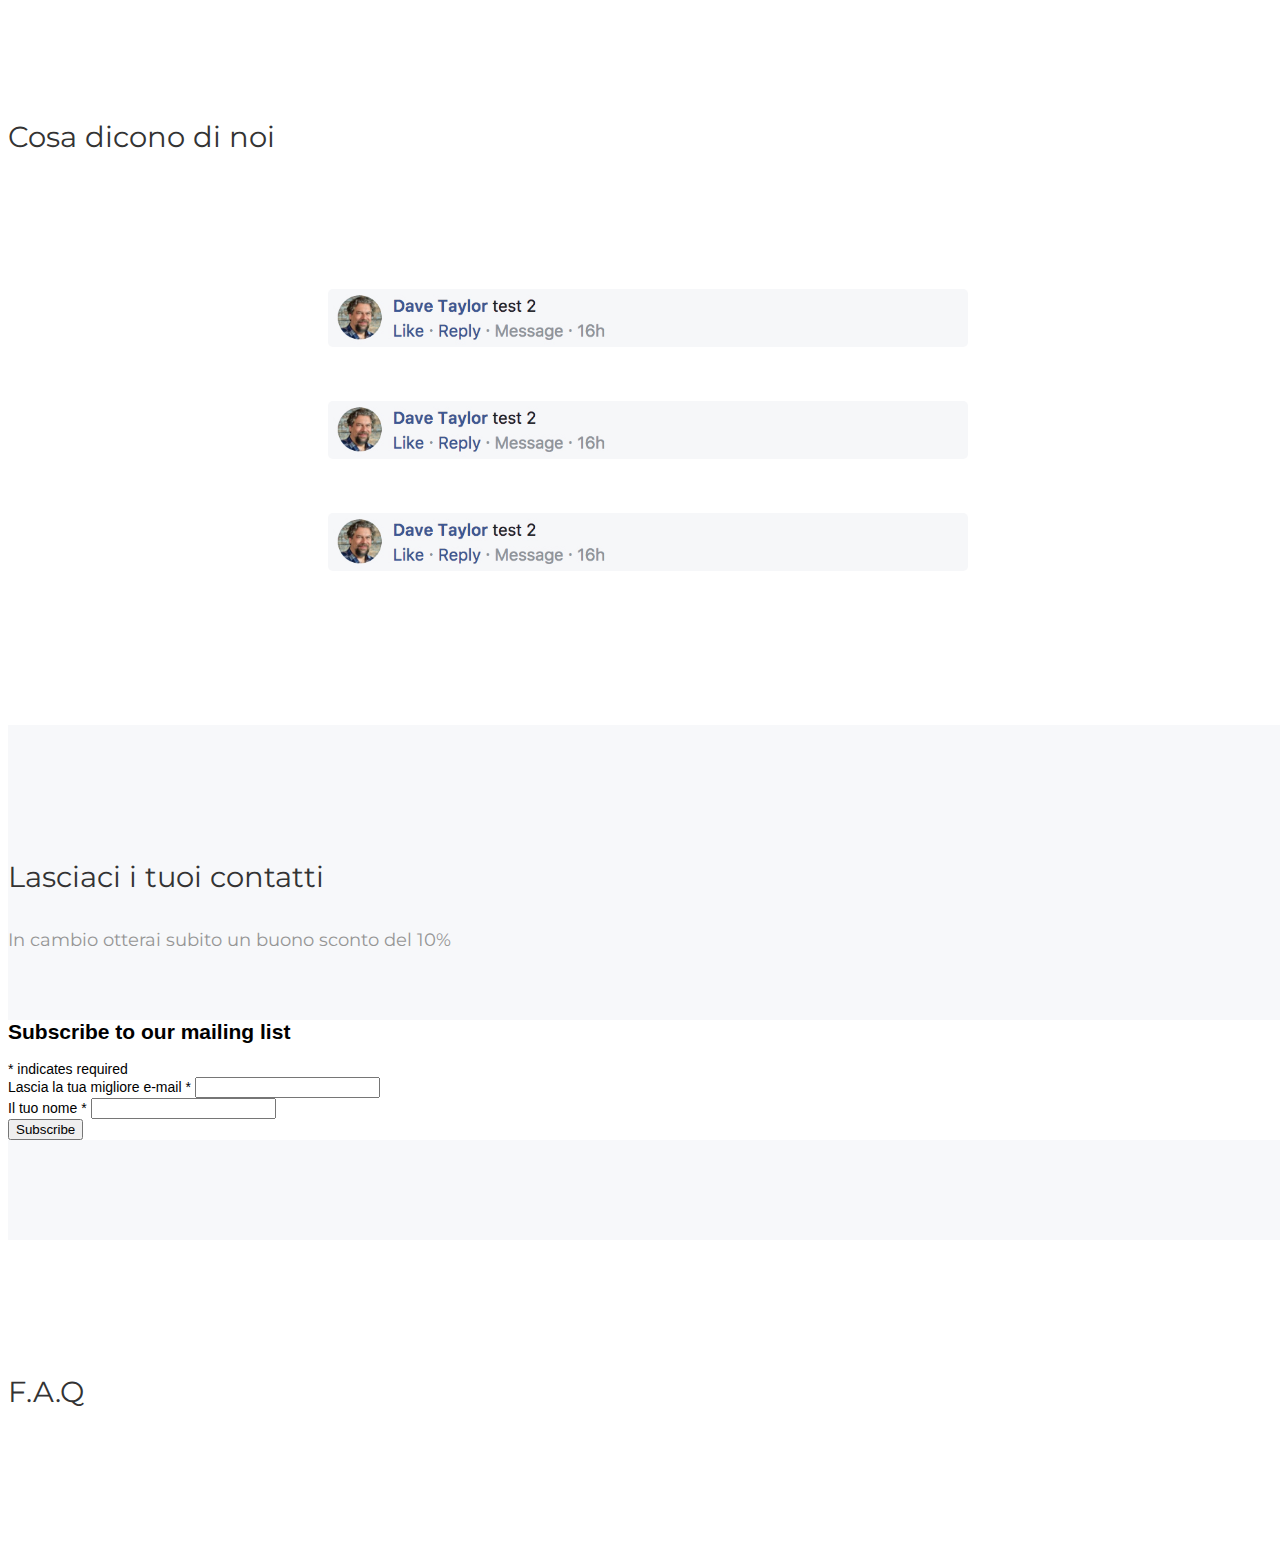
==== commit 6091f3f4: "add lead into landingpage - add thank you page to project" ====
--- a/index.html
+++ b/index.html
@@ -6,7 +6,7 @@
   <title>WeeFarm</title>
   <meta name="description" content="The HTML5 Herald">
   <meta name="author" content="SitePoint">
-  <meta name="viewport" content="width=device-width, initial-scale-1"
+  <meta name="viewport" content="width=device-width, initial-scale=1">
   <!--css-->
   <link rel="stylesheet" type="text/css" href="src/css/style.css">
   <!--bootstrap-->
@@ -18,6 +18,7 @@
   <script src="https://ajax.googleapis.com/ajax/libs/jquery/3.3.1/jquery.min.js"></script>
   <!--Fontawesome-->
   <link rel="stylesheet" href="https://use.fontawesome.com/releases/v5.5.0/css/all.css" integrity="sha384-B4dIYHKNBt8Bc12p+WXckhzcICo0wtJAoU8YZTY5qE0Id1GSseTk6S+L3BlXeVIU" crossorigin="anonymous">
+  <!--Mailchimp-->
 </head>
 
 <body>
@@ -135,9 +136,39 @@
     <div class="col-md">
       <p class="txt_h2 text-center section_title_txt">Lasciaci i tuoi contatti</p>
       <p class="txt_h3 text-center pin_point_description pb_50">In cambio otterai subito un buono sconto del 10%</p>
-      <div class="sign_button center hor_center">
-          <a target="_blank" href="http://eepurl.com/dM-b3A"><span class="txt_h2 signup_button_txt">OTTIENI</span></a>
-      </div>
+      <!-- Begin Mailchimp Signup Form -->
+      <link href="//cdn-images.mailchimp.com/embedcode/classic-10_7.css" rel="stylesheet" type="text/css">
+      <style type="text/css">
+      	#mc_embed_signup{background:#fff; clear:left; font:14px Helvetica,Arial,sans-serif; }
+      	/* Add your own Mailchimp form style overrides in your site stylesheet or in this style block.
+      	   We recommend moving this block and the preceding CSS link to the HEAD of your HTML file. */
+      </style>
+      <div id="mc_embed_signup">
+      <form action="https://weefarm.us19.list-manage.com/subscribe/post?u=73365d327e79f61405c4b55f7&amp;id=e1cd4ea59c" method="post" id="mc-embedded-subscribe-form" name="mc-embedded-subscribe-form" class="validate" target="_blank" novalidate>
+          <div id="mc_embed_signup_scroll">
+      	<h2>Subscribe to our mailing list</h2>
+      <div class="indicates-required"><span class="asterisk">*</span> indicates required</div>
+      <div class="mc-field-group">
+      	<label for="mce-EMAIL">Lascia la tua migliore e-mail  <span class="asterisk">*</span>
+      </label>
+      	<input type="email" value="" name="EMAIL" class="required email" id="mce-EMAIL">
+      </div>
+      <div class="mc-field-group">
+      	<label for="mce-FNAME">Il tuo nome  <span class="asterisk">*</span>
+      </label>
+      	<input type="text" value="" name="FNAME" class="required" id="mce-FNAME">
+      </div>
+      	<div id="mce-responses" class="clear">
+      		<div class="response" id="mce-error-response" style="display:none"></div>
+      		<div class="response" id="mce-success-response" style="display:none"></div>
+      	</div>    <!-- real people should not fill this in and expect good things - do not remove this or risk form bot signups-->
+          <div style="position: absolute; left: -5000px;" aria-hidden="true"><input type="text" name="b_73365d327e79f61405c4b55f7_e1cd4ea59c" tabindex="-1" value=""></div>
+          <div class="clear"><input type="submit" value="Subscribe" name="subscribe" id="mc-embedded-subscribe" class="button"></div>
+          </div>
+      </form>
+      </div>
+
+      <!--End mc_embed_signup-->
       </div>
     </div>
   </div>
@@ -153,7 +184,7 @@
 </div>
 
 <!-- SECTION4: FOOTER -->
-  <div class="container-fluid section6 pt_25 pb_25">
+<!--  <div class="container-fluid section6 pt_25 pb_25">
     <div class="row">
       <div class="col-md center">
         <div class="">
@@ -162,7 +193,7 @@
         </div>
       </div>
     </div>
-  </div>
+  </div>-->
 
   <script>
   $(document).ready(function(){
--- a/src/css/style.css
+++ b/src/css/style.css
@@ -75,7 +75,7 @@
 }
 
 .pl_70{
-  margin-left: 70px;
+  padding-left: 70px !important;
 }
 
 .mb_25{
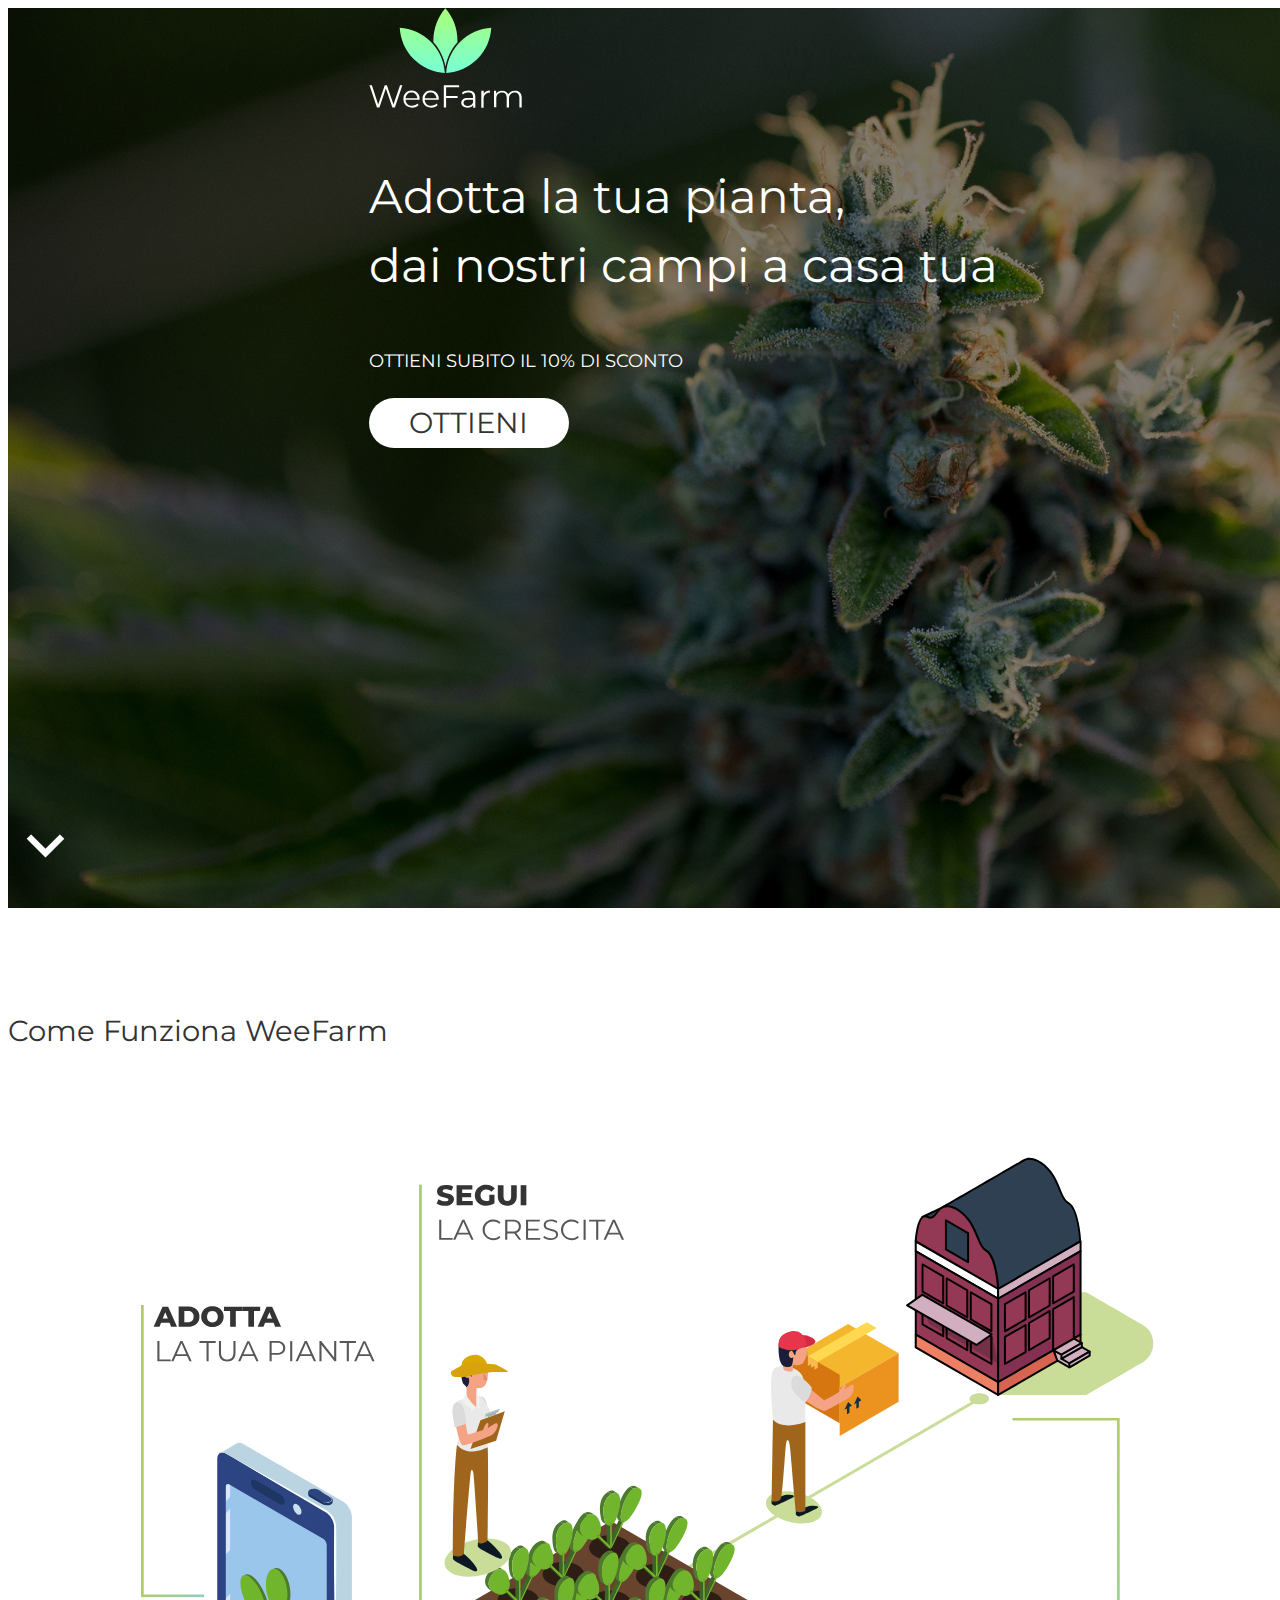
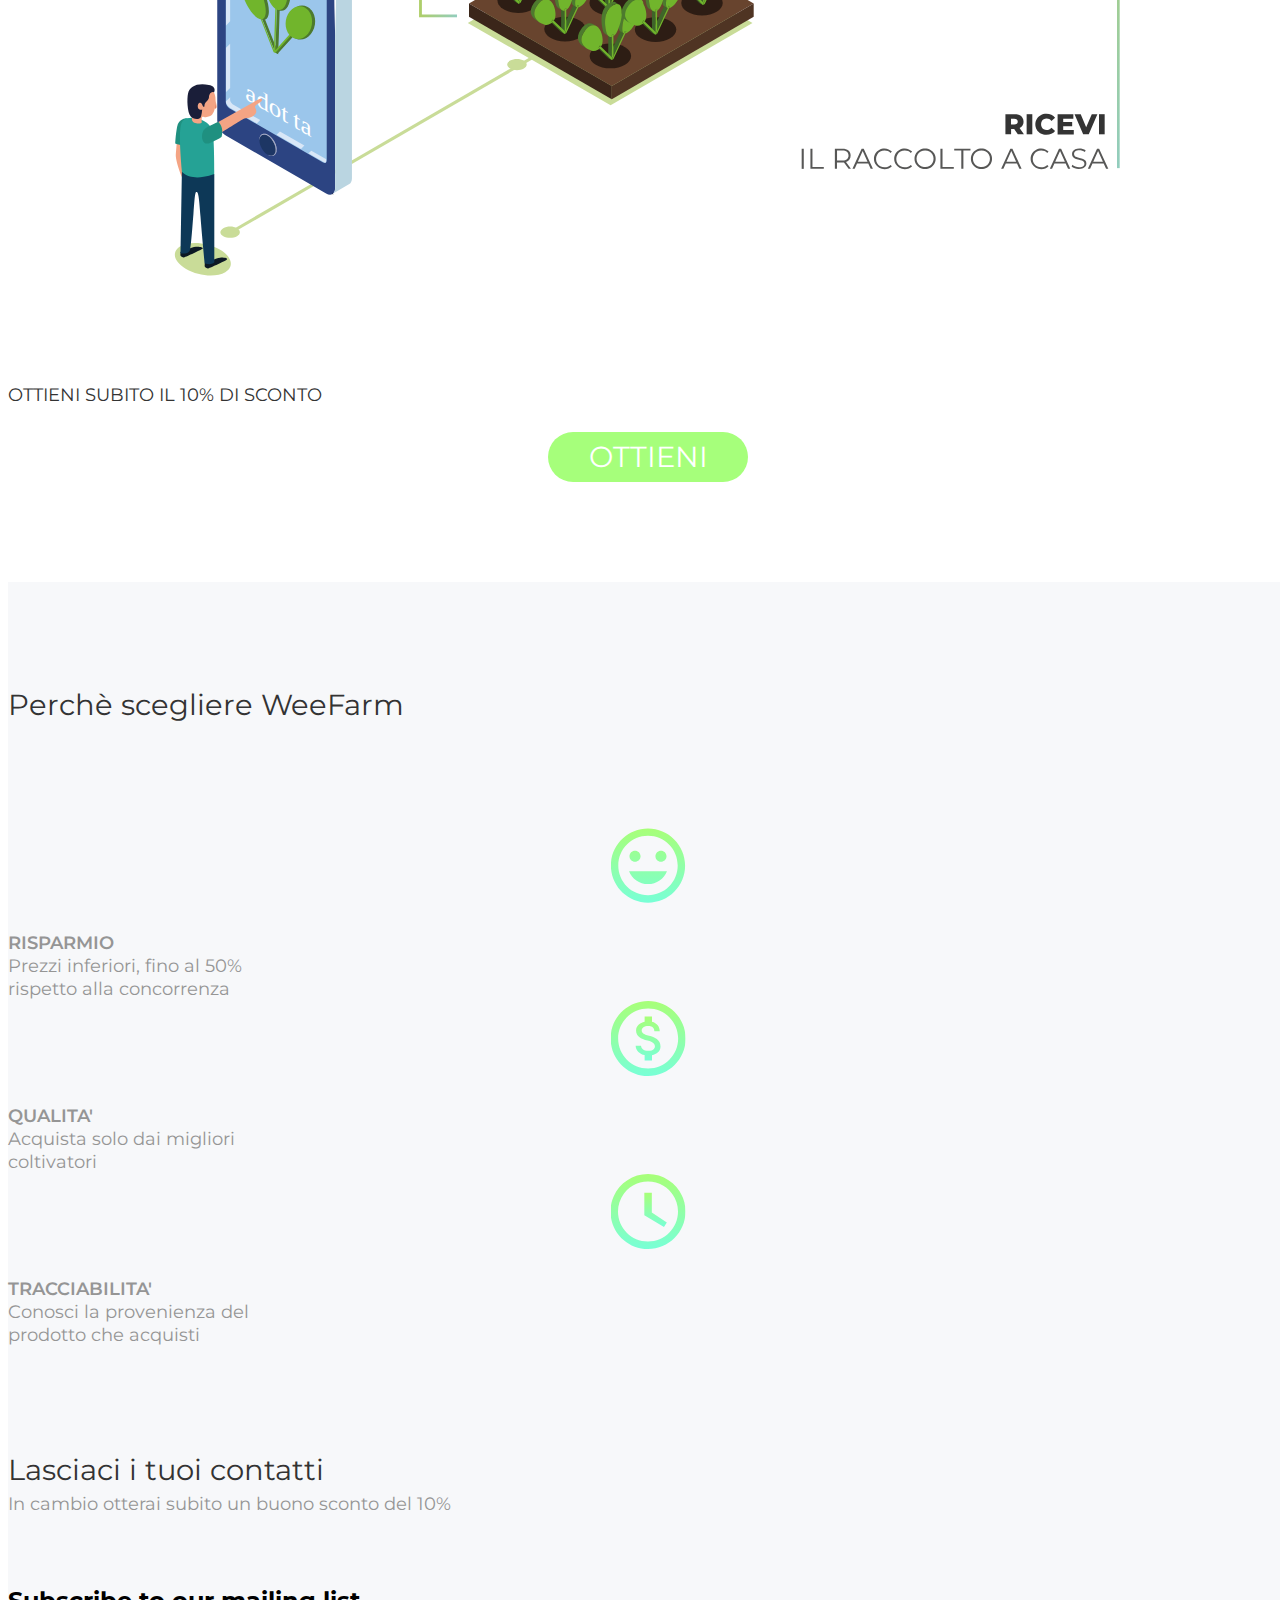
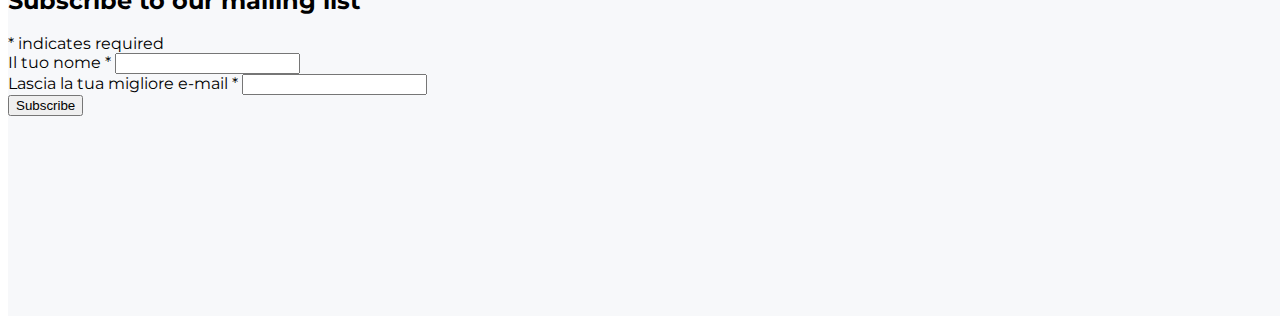
==== commit 48320334: "modify all landing page" ====
--- a/index.html
+++ b/index.html
@@ -9,6 +9,8 @@
   <meta name="viewport" content="width=device-width, initial-scale=1">
   <!--css-->
   <link rel="stylesheet" type="text/css" href="src/css/style.css">
+  <!--media query-->
+  <link rel="stylesheet" type="text/css" href="src/css/media_query.css">
   <!--bootstrap-->
   <link rel="stylesheet" href="https://stackpath.bootstrapcdn.com/bootstrap/4.1.2/css/bootstrap.min.css" integrity="sha384-Smlep5jCw/wG7hdkwQ/Z5nLIefveQRIY9nfy6xoR1uRYBtpZgI6339F5dgvm/e9B" crossorigin="anonymous">
   <!--googlefont-->
@@ -18,7 +20,13 @@
   <script src="https://ajax.googleapis.com/ajax/libs/jquery/3.3.1/jquery.min.js"></script>
   <!--Fontawesome-->
   <link rel="stylesheet" href="https://use.fontawesome.com/releases/v5.5.0/css/all.css" integrity="sha384-B4dIYHKNBt8Bc12p+WXckhzcICo0wtJAoU8YZTY5qE0Id1GSseTk6S+L3BlXeVIU" crossorigin="anonymous">
-  <!--Mailchimp-->
+  <!--Mailchimp
+  <link href="//cdn-images.mailchimp.com/embedcode/classic-10_7.css" rel="stylesheet" type="text/css">
+  <style type="text/css">
+    #mc_embed_signup{background:#fff; clear:left; font:14px Helvetica,Arial,sans-serif; }
+    /* Add your own Mailchimp form style overrides in your site stylesheet or in this style block.
+       We recommend moving this block and the preceding CSS link to the HEAD of your HTML file. */
+  </style>-->
 </head>
 
 <body>
@@ -27,33 +35,33 @@
     <div class="container-fluid black_opacity fullh">
       <div class="row fullh">
         <div class="col-md">
-          <div class="col-md-6 fullh center pl_70">
+          <div class="row">
+            <div class="col-md-12 arrow_aligne">
+              <i class="material-icons md-48 arrow hor_center"  id="go-section1">keyboard_arrow_down</i>
+            </div>
+          </div>
+          <div class="col-md-6 fullh center pl_70 col-sm-12">
             <div class="flex container">
             <div class="row pb_50">
               <div class="col-md">
-                <img src="src/img/logo.svg" class=" logo_img" alt="">
+                <img src="src/img/logo.svg" class="responsive_hor_center logo_img" alt="">
               </div>
             </div>
             <div class="row  pb_50">
               <div class="col-md">
-                  <span class="txt_h1 hero_b_txt">Adotta la tua pianta,</br>dai nostri campi a casa tua</span>
+                  <p class="txt_h1 hero_b_txt">Adotta la tua pianta,</br>dai nostri campi a casa tua</p>
               </div>
             </div>
             <div class="row  pb_25">
               <div class="col-md">
-                <span class="txt_h3 ottieni_txt">OTTIENI SUBITO IL 10% DI SCONTO</span>
+                <p class="txt_h3 ottieni_txt responsive_text_center">OTTIENI SUBITO IL 10% DI SCONTO</p>
               </div>
             </div>
             <div class="row pb_25">
               <div class="col-md">
-                <div class="ottieni_button center" id="go-lead">
+                <div class="responsive_hor_center ottieni_button center" id="go-lead">
                     <span class="txt_h2 ottieni_button_txt">OTTIENI</span>
                 </div>
-              </div>
-            </div>
-            <div class="row">
-              <div class="col-md-12">
-                <i class="material-icons md-48 arrow hor_center"  id="go-section1">keyboard_arrow_down</i>
               </div>
             </div>
           </div>
@@ -68,20 +76,28 @@
     <div class="row">
       <div class="col-md">
         <p class="txt_h2 text-center section_title_txt pb_100">Come Funziona WeeFarm</p>
-      </div>
-    </div>
-    <div class="row">
-      <div class="col-md-4">
+          <img src="src/img/maps/funzionamento.svg" class="funzionamento img-fluid hor_center" alt="">
+      </div>
+    </div>
+    <div class="col-md pt_100">
+      <p class=" text-center txt_h3 cta_txt pb_25">OTTIENI SUBITO IL 10% DI SCONTO</p>
+      <div class="sign_button center hor_center" id="go-lead1">
+          <span class="txt_h2 signup_button_txt">OTTIENI</span>
+      </div>
+    </div>
+  </div>
+    <!--<div class="row">
+      <div class="col-md-4 pb_50_r">
         <img src="src/img/icon/scegli.svg" class="mb_25 icon_size hor_center" alt="">
         <p class="txt_h3 text-center pin_point_title">SCEGLI</p>
         <p class="txt_h3 text-center pin_point_description">Scegli la qualità di canapa</br>che preferisci</p>
       </div>
-      <div class="col-md-4">
+      <div class="col-md-4 pb_50_r">
         <img src="src/img/icon/adotta.svg" class="mb_25 icon_size hor_center" alt="">
         <p class="txt_h3 text-center pin_point_title">ADOTTA</p>
         <p class="txt_h3 text-center pin_point_description">Adotta la tua piantina</br>e aspetta che fiorisca</p>
       </div>
-      <div class="col-md-4">
+      <div class="col-md-4 pb_50_r">
         <img src="src/img/icon/ricevi.svg" class="mb_25 icon_size hor_center" alt="">
         <p class="txt_h3 text-center pin_point_title">RICEVI</p>
         <p class="txt_h3 text-center pin_point_description">Ricevi il raccolto a casa tua,</br>direttamente dal produttore</p>
@@ -93,10 +109,33 @@
         </div>
       </div>
     </div>
-  </div>
+  </div>-->
 
 <!--SECTION2: PERCHE' SCEGLIERE WEEFARM-->
-  <div class="container-fluid section2 pt_100 pb_100">
+<div class="container-fluid section2 pb_100 pt_100" id="section1">
+  <div class="row">
+    <div class="col-md">
+      <p class="txt_h2 text-center section_title_txt pb_100">Perchè scegliere WeeFarm</p>
+    </div>
+  </div>
+  <div class="row">
+    <div class="col-md-4 pb_50_r">
+      <img src="src/img/icon/scegli.svg" class="mb_25 icon_size hor_center" alt="">
+      <p class="txt_h3 text-center pin_point_title">RISPARMIO</p>
+      <p class="txt_h3 text-center pin_point_description">Prezzi inferiori, fino al 50%</br>rispetto alla concorrenza</p>
+    </div>
+    <div class="col-md-4 pb_50_r">
+      <img src="src/img/icon/adotta.svg" class="mb_25 icon_size hor_center" alt="">
+      <p class="txt_h3 text-center pin_point_title">QUALITA'</p>
+      <p class="txt_h3 text-center pin_point_description">Acquista solo dai migliori</br>coltivatori</p>
+    </div>
+    <div class="col-md-4 pb_50_r">
+      <img src="src/img/icon/ricevi.svg" class="mb_25 icon_size hor_center" alt="">
+      <p class="txt_h3 text-center pin_point_title">TRACCIABILITA'</p>
+      <p class="txt_h3 text-center pin_point_description">Conosci la provenienza del</br>prodotto che acquisti</p>
+    </div>
+  </div>
+<!--  <div class="container-fluid section2 pt_100 pb_100">
       <div class="col-md">
         <p class="txt_h2 text-center section_title_txt pb_100">Perchè scegliere WeeFarm</p>
         <p class="txt_h3 text-center section_title_txt pb_25">Come lo facevi <span class="bold_txt">IERI</span></p>
@@ -105,10 +144,10 @@
         <img src="src/img/maps/mappa_oggi.svg" class="map_size2 hor_center" alt="">
       </div>
     </div>
-  </div>
+  </div>-->
 
 <!--SECTION3: COSA DICONO DI NOI-->
-  <div class="container-fluid section3 pt_100 pb_100">
+  <!--<div class="container-fluid section3 pt_100 pb_100">
     <div class="row">
       <div class="col-md">
         <p class="txt_h2 text-center section_title_txt pb_100">Cosa dicono di noi</p>
@@ -116,7 +155,7 @@
         <img src="src/img/facebook.jpg" class="map_size image_radius hor_center img-fluid mb_50" alt="">
         <img src="src/img/facebook.jpg" class="map_size image_radius hor_center img-fluid mb_50" alt="">
       </div>
-    </div>
+    </div>-->
       <!--<div class="row">
         <div class="col-md-4">
           <img src="src/img/facebook.jpg" class="image_radius hor_center img-fluid" alt="">
@@ -127,8 +166,8 @@
         <div class="col-md-4">
           <img src="src/img/facebook.jpg" class="image_radius hor_center img-fluid" alt="">
       </div>
-    </div>-->
-  </div>
+    </div>
+  </div>-->
 
 <!-- SECTION4: LEAD -->
 <div class="container-fluid section4 pt_100 pb_100" id="lead">
@@ -137,26 +176,20 @@
       <p class="txt_h2 text-center section_title_txt">Lasciaci i tuoi contatti</p>
       <p class="txt_h3 text-center pin_point_description pb_50">In cambio otterai subito un buono sconto del 10%</p>
       <!-- Begin Mailchimp Signup Form -->
-      <link href="//cdn-images.mailchimp.com/embedcode/classic-10_7.css" rel="stylesheet" type="text/css">
-      <style type="text/css">
-      	#mc_embed_signup{background:#fff; clear:left; font:14px Helvetica,Arial,sans-serif; }
-      	/* Add your own Mailchimp form style overrides in your site stylesheet or in this style block.
-      	   We recommend moving this block and the preceding CSS link to the HEAD of your HTML file. */
-      </style>
       <div id="mc_embed_signup">
       <form action="https://weefarm.us19.list-manage.com/subscribe/post?u=73365d327e79f61405c4b55f7&amp;id=e1cd4ea59c" method="post" id="mc-embedded-subscribe-form" name="mc-embedded-subscribe-form" class="validate" target="_blank" novalidate>
           <div id="mc_embed_signup_scroll">
       	<h2>Subscribe to our mailing list</h2>
       <div class="indicates-required"><span class="asterisk">*</span> indicates required</div>
       <div class="mc-field-group">
+      	<label for="mce-FNAME">Il tuo nome  <span class="asterisk">*</span>
+      </label>
+      	<input type="text" value="" name="FNAME" class="required" id="mce-FNAME">
+      </div>
+      <div class="mc-field-group">
       	<label for="mce-EMAIL">Lascia la tua migliore e-mail  <span class="asterisk">*</span>
       </label>
       	<input type="email" value="" name="EMAIL" class="required email" id="mce-EMAIL">
-      </div>
-      <div class="mc-field-group">
-      	<label for="mce-FNAME">Il tuo nome  <span class="asterisk">*</span>
-      </label>
-      	<input type="text" value="" name="FNAME" class="required" id="mce-FNAME">
       </div>
       	<div id="mce-responses" class="clear">
       		<div class="response" id="mce-error-response" style="display:none"></div>
@@ -167,21 +200,20 @@
           </div>
       </form>
       </div>
-
-      <!--End mc_embed_signup-->
+  <!--End mc_embed_signup-->
       </div>
     </div>
   </div>
 </div>
 
-<!-- SECTION4: FAQ -->
+<!-- SECTION4: FAQ
 <div class="container-fluid section5 pt_100 pb_100">
   <div class="row">
     <div class="col-md">
-      <p class="txt_h2 text-center section_title_txt">F.A.Q</p>
-    </div>
-  </div>
-</div>
+      <p class="txt_h2 text-center section_title_txt">Un gr. a soli 2,74€</p>
+    </div>
+  </div>
+</div>-->
 
 <!-- SECTION4: FOOTER -->
 <!--  <div class="container-fluid section6 pt_25 pb_25">
--- a/src/css/style.css
+++ b/src/css/style.css
@@ -16,6 +16,10 @@
 
  a:hover{
    text-decoration: none !important;
+ }
+
+ p{
+   margin: 0 0 0 0 !important;
  }
 
 /*usefull*/
@@ -127,7 +131,7 @@
 
 .ottieni_txt{
   color: #FFFFFF;
-  text-decoration: underline;
+  /*text-decoration: underline;*/
 }
 
 .arrow{
@@ -145,7 +149,10 @@
   }
   }
 
-
+.arrow_aligne{
+  position: absolute !important;
+  top: 90%;
+}
 /*come funziona section*/
 .section_title_txt{
   color: #333333;
@@ -165,7 +172,7 @@
 }
 .cta_txt{
   color: #333333;
-  text-decoration: underline;
+  /*text-decoration: underline;*/
 }
 /*perchè scegliere weefarm section*/
 .section2{
@@ -185,6 +192,9 @@
   width: 25%;
 }
 
+.funzionamento{
+  width: 80%;
+}
 /*cosa dicono di noi section*/
 .image_radius{
   border-radius: 5px;
@@ -200,7 +210,7 @@
   border-radius: 500px;
   width: 200px;
   height: 50px;
-  background-color: #333333;
+  background-color: #A6FF7B;
 }
 
 .sign_button:hover{
--- a/src/css/media_query.css
+++ b/src/css/media_query.css
@@ -0,0 +1,44 @@
+@media (min-width: 1800px) {
+}
+
+/* Landscape tablets and medium desktops */
+@media (min-width: 992px) and (max-width: 1200px) {
+}
+
+/* Portrait tablets and small desktops */
+@media (min-width: 768px) and (max-width: 992px) {
+
+}
+
+/* Landscape phones and portrait tablets */
+@media (max-width: 767px) {
+
+}
+
+/* Portrait phones and smaller */
+@media (max-width: 480px) {
+	.hero_b_txt{
+		font-size: 29px;
+		line-height: 37px;
+		font-weight: 600;
+	}
+
+	.pl_70{
+		padding-left: 15px !important;
+	}
+
+	.responsive_hor_center{
+		position: relative;
+		left: 50%;
+		transform: translateX(-50%);
+		-webkit-transform: translateX(-50%);
+	}
+
+	.responsive_text_center{
+		text-align: center!important;
+	}
+
+	.pb_50_r{
+		padding-bottom: 50px;
+	}
+}
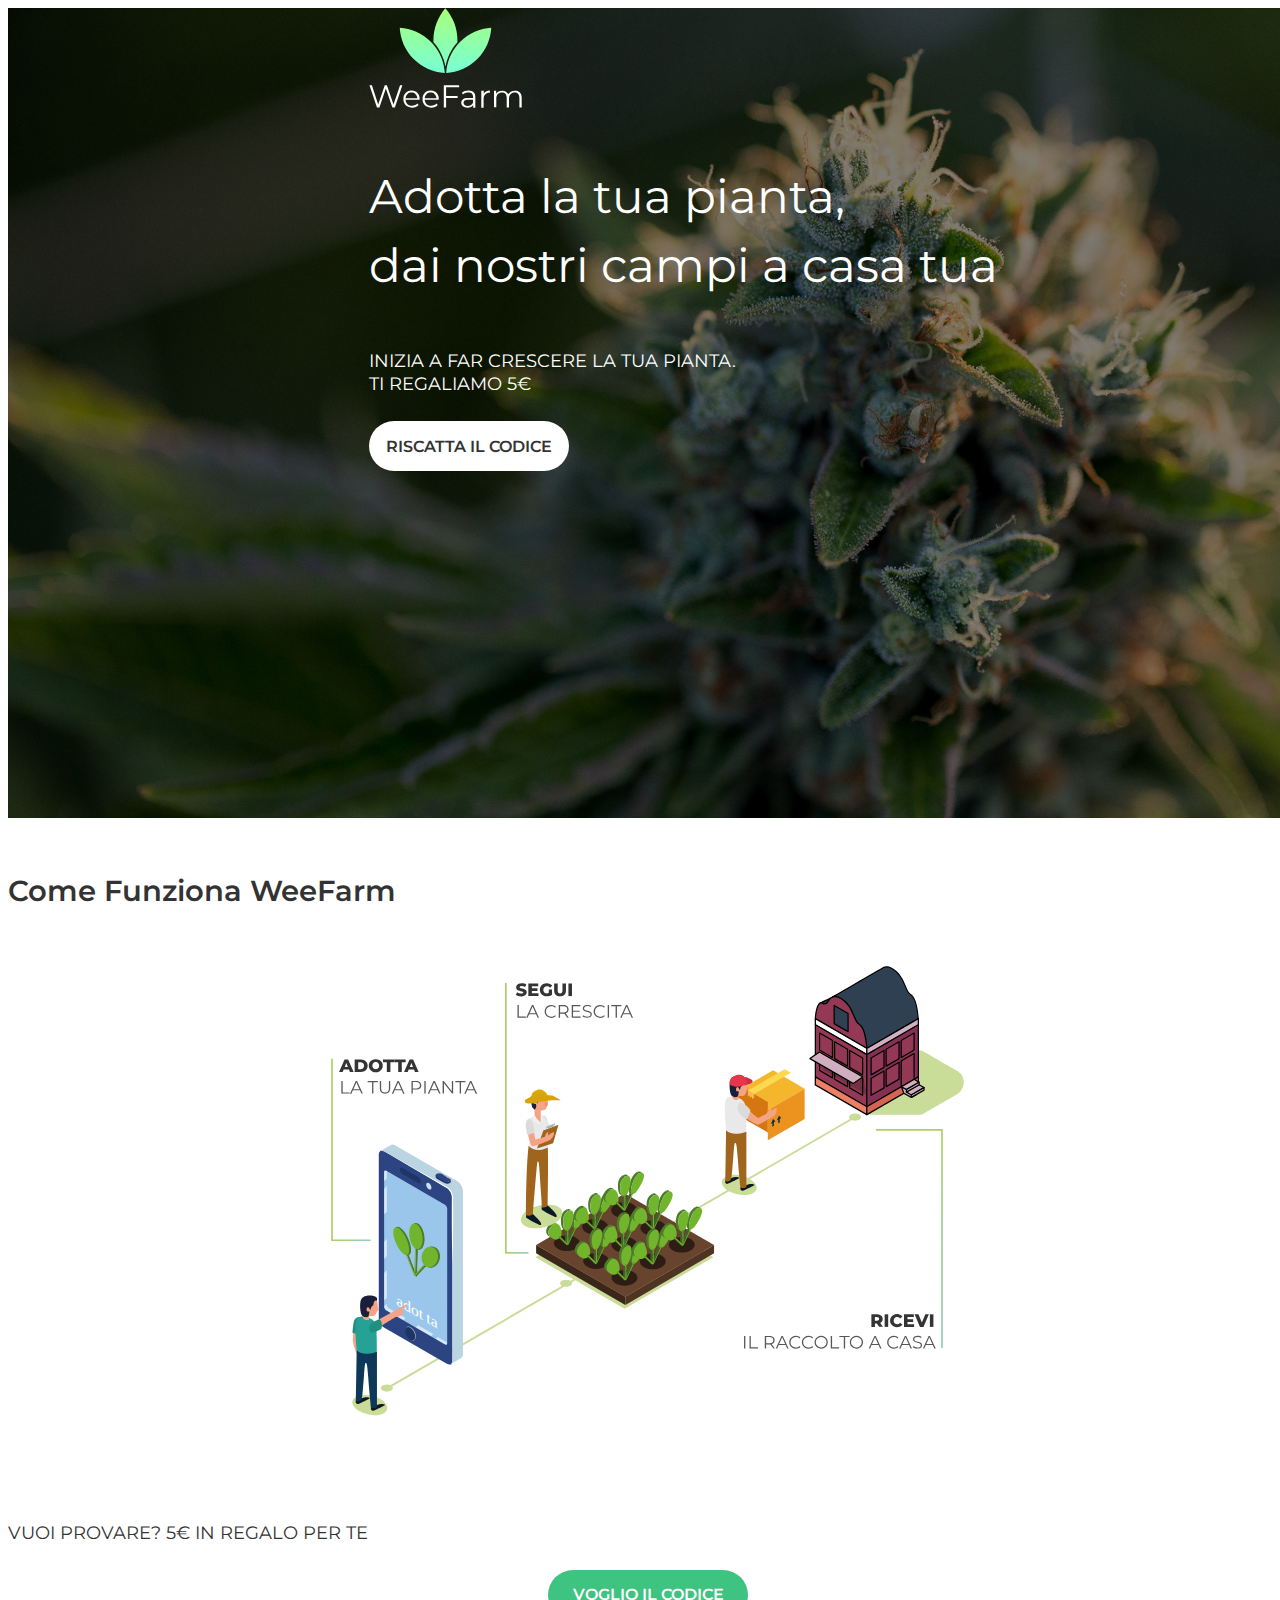
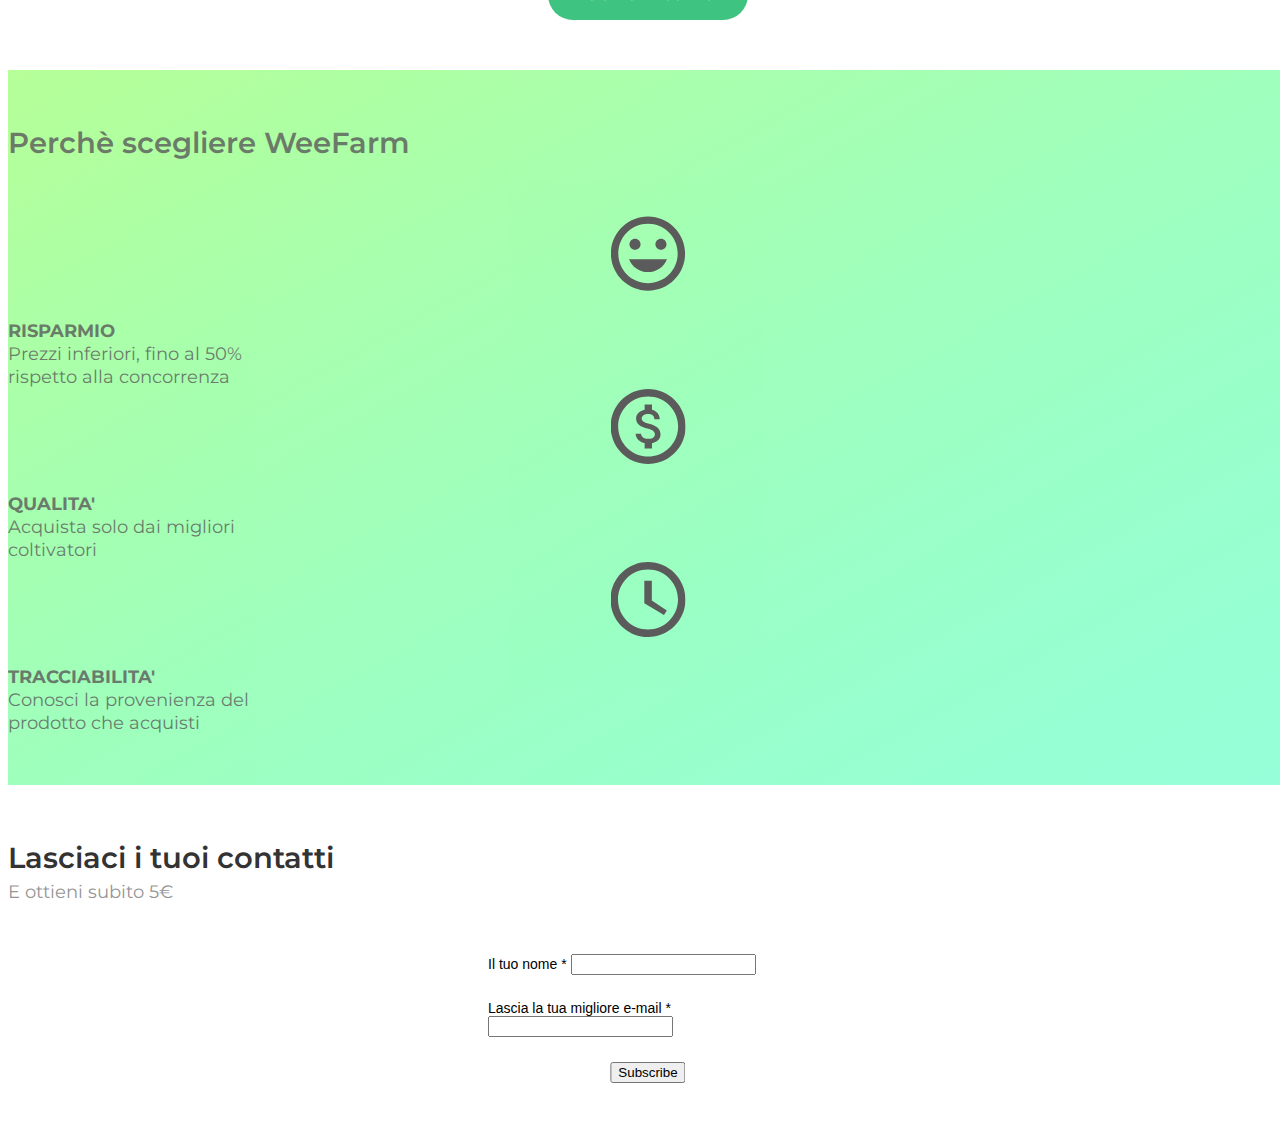
==== commit 8d108431: "landing page v0.2" ====
--- a/index.html
+++ b/index.html
@@ -14,19 +14,19 @@
   <!--bootstrap-->
   <link rel="stylesheet" href="https://stackpath.bootstrapcdn.com/bootstrap/4.1.2/css/bootstrap.min.css" integrity="sha384-Smlep5jCw/wG7hdkwQ/Z5nLIefveQRIY9nfy6xoR1uRYBtpZgI6339F5dgvm/e9B" crossorigin="anonymous">
   <!--googlefont-->
-  <link href="https://fonts.googleapis.com/css?family=Montserrat" rel="stylesheet">
+  <link href="https://fonts.googleapis.com/css?family=Montserrat:400,700" rel="stylesheet">
   <link href="https://fonts.googleapis.com/icon?family=Material+Icons"  rel="stylesheet">
   <!--JQuery-->
   <script src="https://ajax.googleapis.com/ajax/libs/jquery/3.3.1/jquery.min.js"></script>
   <!--Fontawesome-->
   <link rel="stylesheet" href="https://use.fontawesome.com/releases/v5.5.0/css/all.css" integrity="sha384-B4dIYHKNBt8Bc12p+WXckhzcICo0wtJAoU8YZTY5qE0Id1GSseTk6S+L3BlXeVIU" crossorigin="anonymous">
-  <!--Mailchimp
+  <!--Mailchimp-->
   <link href="//cdn-images.mailchimp.com/embedcode/classic-10_7.css" rel="stylesheet" type="text/css">
   <style type="text/css">
     #mc_embed_signup{background:#fff; clear:left; font:14px Helvetica,Arial,sans-serif; }
     /* Add your own Mailchimp form style overrides in your site stylesheet or in this style block.
        We recommend moving this block and the preceding CSS link to the HEAD of your HTML file. */
-  </style>-->
+  </style>
 </head>
 
 <body>
@@ -35,11 +35,11 @@
     <div class="container-fluid black_opacity fullh">
       <div class="row fullh">
         <div class="col-md">
-          <div class="row">
+          <!--<div class="row">
             <div class="col-md-12 arrow_aligne">
               <i class="material-icons md-48 arrow hor_center"  id="go-section1">keyboard_arrow_down</i>
             </div>
-          </div>
+          </div>-->
           <div class="col-md-6 fullh center pl_70 col-sm-12">
             <div class="flex container">
             <div class="row pb_50">
@@ -49,18 +49,18 @@
             </div>
             <div class="row  pb_50">
               <div class="col-md">
-                  <p class="txt_h1 hero_b_txt">Adotta la tua pianta,</br>dai nostri campi a casa tua</p>
+                  <p class="txt_h1 hero_b_txt responsive_text_center">Adotta la tua pianta,</br>dai nostri campi a casa tua</p>
               </div>
             </div>
             <div class="row  pb_25">
               <div class="col-md">
-                <p class="txt_h3 ottieni_txt responsive_text_center">OTTIENI SUBITO IL 10% DI SCONTO</p>
+                <p class="txt_h3 ottieni_txt responsive_text_center">INIZIA A FAR CRESCERE LA TUA PIANTA. <br> TI REGALIAMO 5€</p>
               </div>
             </div>
             <div class="row pb_25">
               <div class="col-md">
                 <div class="responsive_hor_center ottieni_button center" id="go-lead">
-                    <span class="txt_h2 ottieni_button_txt">OTTIENI</span>
+                    <span class="txt_h3 ottieni_button_txt">RISCATTA IL CODICE</span>
                 </div>
               </div>
             </div>
@@ -72,17 +72,17 @@
   </header>
 
 <!--SECTIION1: COME FUNZIONA-->
-  <div class="container-fluid section1 pb_100 pt_100" id="section1">
+  <div class="container-fluid section1 pb_50 pt_50" id="section1">
     <div class="row">
       <div class="col-md">
-        <p class="txt_h2 text-center section_title_txt pb_100">Come Funziona WeeFarm</p>
+        <p class="txt_h2 text-center section_title_txt pb_50">Come Funziona WeeFarm</p>
           <img src="src/img/maps/funzionamento.svg" class="funzionamento img-fluid hor_center" alt="">
       </div>
     </div>
     <div class="col-md pt_100">
-      <p class=" text-center txt_h3 cta_txt pb_25">OTTIENI SUBITO IL 10% DI SCONTO</p>
+      <p class=" text-center txt_h3 cta_txt pb_25">VUOI PROVARE? 5€ IN REGALO PER TE</p>
       <div class="sign_button center hor_center" id="go-lead1">
-          <span class="txt_h2 signup_button_txt">OTTIENI</span>
+          <span class="txt_h3 signup_button_txt">VOGLIO IL CODICE</span>
       </div>
     </div>
   </div>
@@ -112,29 +112,30 @@
   </div>-->
 
 <!--SECTION2: PERCHE' SCEGLIERE WEEFARM-->
-<div class="container-fluid section2 pb_100 pt_100" id="section1">
+<div class="container-fluid section2 pb_50 pt_50" id="section1">
   <div class="row">
     <div class="col-md">
-      <p class="txt_h2 text-center section_title_txt pb_100">Perchè scegliere WeeFarm</p>
+      <p class="txt_h2 text-center section_title_txt pb_50 color_black">Perchè scegliere WeeFarm</p>
     </div>
   </div>
   <div class="row">
     <div class="col-md-4 pb_50_r">
       <img src="src/img/icon/scegli.svg" class="mb_25 icon_size hor_center" alt="">
-      <p class="txt_h3 text-center pin_point_title">RISPARMIO</p>
-      <p class="txt_h3 text-center pin_point_description">Prezzi inferiori, fino al 50%</br>rispetto alla concorrenza</p>
+      <p class="txt_h3 text-center pin_point_title color_black">RISPARMIO</p>
+      <p class="txt_h3 text-center pin_point_description color_black">Prezzi inferiori, fino al 50%</br>rispetto alla concorrenza</p>
     </div>
     <div class="col-md-4 pb_50_r">
       <img src="src/img/icon/adotta.svg" class="mb_25 icon_size hor_center" alt="">
-      <p class="txt_h3 text-center pin_point_title">QUALITA'</p>
-      <p class="txt_h3 text-center pin_point_description">Acquista solo dai migliori</br>coltivatori</p>
+      <p class="txt_h3 text-center pin_point_title color_black">QUALITA'</p>
+      <p class="txt_h3 text-center pin_point_description color_black">Acquista solo dai migliori</br>coltivatori</p>
     </div>
     <div class="col-md-4 pb_50_r">
       <img src="src/img/icon/ricevi.svg" class="mb_25 icon_size hor_center" alt="">
-      <p class="txt_h3 text-center pin_point_title">TRACCIABILITA'</p>
-      <p class="txt_h3 text-center pin_point_description">Conosci la provenienza del</br>prodotto che acquisti</p>
-    </div>
-  </div>
+      <p class="txt_h3 text-center pin_point_title color_black">TRACCIABILITA'</p>
+      <p class="txt_h3 text-center pin_point_description color_black">Conosci la provenienza del</br>prodotto che acquisti</p>
+    </div>
+  </div>
+</div>
 <!--  <div class="container-fluid section2 pt_100 pb_100">
       <div class="col-md">
         <p class="txt_h2 text-center section_title_txt pb_100">Perchè scegliere WeeFarm</p>
@@ -170,17 +171,19 @@
   </div>-->
 
 <!-- SECTION4: LEAD -->
-<div class="container-fluid section4 pt_100 pb_100" id="lead">
+<div class="container-fluid section4 pt_50 pb_50" id="lead">
   <div class="row">
     <div class="col-md">
       <p class="txt_h2 text-center section_title_txt">Lasciaci i tuoi contatti</p>
-      <p class="txt_h3 text-center pin_point_description pb_50">In cambio otterai subito un buono sconto del 10%</p>
+      <p class="txt_h3 text-center pin_point_description">E ottieni subito 5€</p>
+    </div>
+  </div>
+</div>
+
       <!-- Begin Mailchimp Signup Form -->
-      <div id="mc_embed_signup">
+      <div id="mc_embed_signup" class="pb_50">
       <form action="https://weefarm.us19.list-manage.com/subscribe/post?u=73365d327e79f61405c4b55f7&amp;id=e1cd4ea59c" method="post" id="mc-embedded-subscribe-form" name="mc-embedded-subscribe-form" class="validate" target="_blank" novalidate>
-          <div id="mc_embed_signup_scroll">
-      	<h2>Subscribe to our mailing list</h2>
-      <div class="indicates-required"><span class="asterisk">*</span> indicates required</div>
+          <div id="mc_embed_signup_scroll" class="hor_center">
       <div class="mc-field-group">
       	<label for="mce-FNAME">Il tuo nome  <span class="asterisk">*</span>
       </label>
@@ -196,15 +199,12 @@
       		<div class="response" id="mce-success-response" style="display:none"></div>
       	</div>    <!-- real people should not fill this in and expect good things - do not remove this or risk form bot signups-->
           <div style="position: absolute; left: -5000px;" aria-hidden="true"><input type="text" name="b_73365d327e79f61405c4b55f7_e1cd4ea59c" tabindex="-1" value=""></div>
-          <div class="clear"><input type="submit" value="Subscribe" name="subscribe" id="mc-embedded-subscribe" class="button"></div>
+          <div class="clear"><input type="submit" value="Subscribe" name="subscribe" id="mc-embedded-subscribe" class="button hor_center"></div>
           </div>
       </form>
       </div>
   <!--End mc_embed_signup-->
-      </div>
-    </div>
-  </div>
-</div>
+
 
 <!-- SECTION4: FAQ
 <div class="container-fluid section5 pt_100 pb_100">
--- a/src/css/style.css
+++ b/src/css/style.css
@@ -68,6 +68,10 @@
 
 .pb_50{
   padding-bottom: 50px;
+}
+
+.pt_50{
+  padding-top: 50px;
 }
 
 .pb_100{
@@ -98,7 +102,7 @@
   background-size: cover;
   background-position: center center;
   background-repeat: no-repeat;
-  height: 100%;
+  height: 90%;
 }
 
 .black_opacity{
@@ -127,6 +131,8 @@
 
 .ottieni_button_txt{
   color: #333333;
+  font-weight: 600;
+  font-size: 16px;
 }
 
 .ottieni_txt{
@@ -153,14 +159,20 @@
   position: absolute !important;
   top: 90%;
 }
+
+.color_black{
+  color: #333333 !important;
+  opacity: 0.8;
+}
 /*come funziona section*/
 .section_title_txt{
   color: #333333;
+  font-weight: 600;
 }
 
 .pin_point_title{
   color: #959595;
-  font-weight: 600;
+  font-weight: 700;
 }
 
 .pin_point_description{
@@ -176,8 +188,9 @@
 }
 /*perchè scegliere weefarm section*/
 .section2{
-    /*background-image: linear-gradient(141deg, #A4FF7F 51%, #7BFFD0 75%);*/
-    background-color: #f7f8fa;
+    background-image: linear-gradient(to right bottom, #a4ff7f, #94ff96, #87ffac, #7effbf, #7bffd0);
+    /*background-color: #f7f8fa;*/
+    opacity: 0.8;
 }
 
 .bold_txt{
@@ -193,7 +206,7 @@
 }
 
 .funzionamento{
-  width: 80%;
+  width: 50%;
 }
 /*cosa dicono di noi section*/
 .image_radius{
@@ -203,14 +216,14 @@
 /*lead section*/
 .section4{
     /*background-image: linear-gradient(141deg, #A4FF7F 51%, #7BFFD0 75%);*/
-    background-color: #f7f8fa;
+    background-color: #ffffff;
 }
 
 .sign_button{
   border-radius: 500px;
   width: 200px;
   height: 50px;
-  background-color: #A6FF7B;
+  background-color: #3fc380;
 }
 
 .sign_button:hover{
@@ -220,12 +233,20 @@
 }
 
 .signup_button_txt{
-  color: #FFFFFF
+  color: #FFFFFF;
+  font-weight: 600;
+  font-size: 16px;
 }
 
 .sign_button a:hover {
     color: #FFFFFF;
     text-decoration: none;
+}
+#mc_embed_signup_scroll{
+  width: 25%;
+}
+#mc_embed_signup .mc-field-group{
+  padding-bottom: 25px!important;
 }
 /*FAQ*/
 
--- a/src/css/media_query.css
+++ b/src/css/media_query.css
@@ -41,4 +41,15 @@
 	.pb_50_r{
 		padding-bottom: 50px;
 	}
+
+	.funzionamento {
+    width: 100%;
+	}
+	#mc_embed_signup_scroll{
+	  width: 75%;
+	}
+
+	.responsive_text_center{
+		    text-align: center!important;
+	}
 }
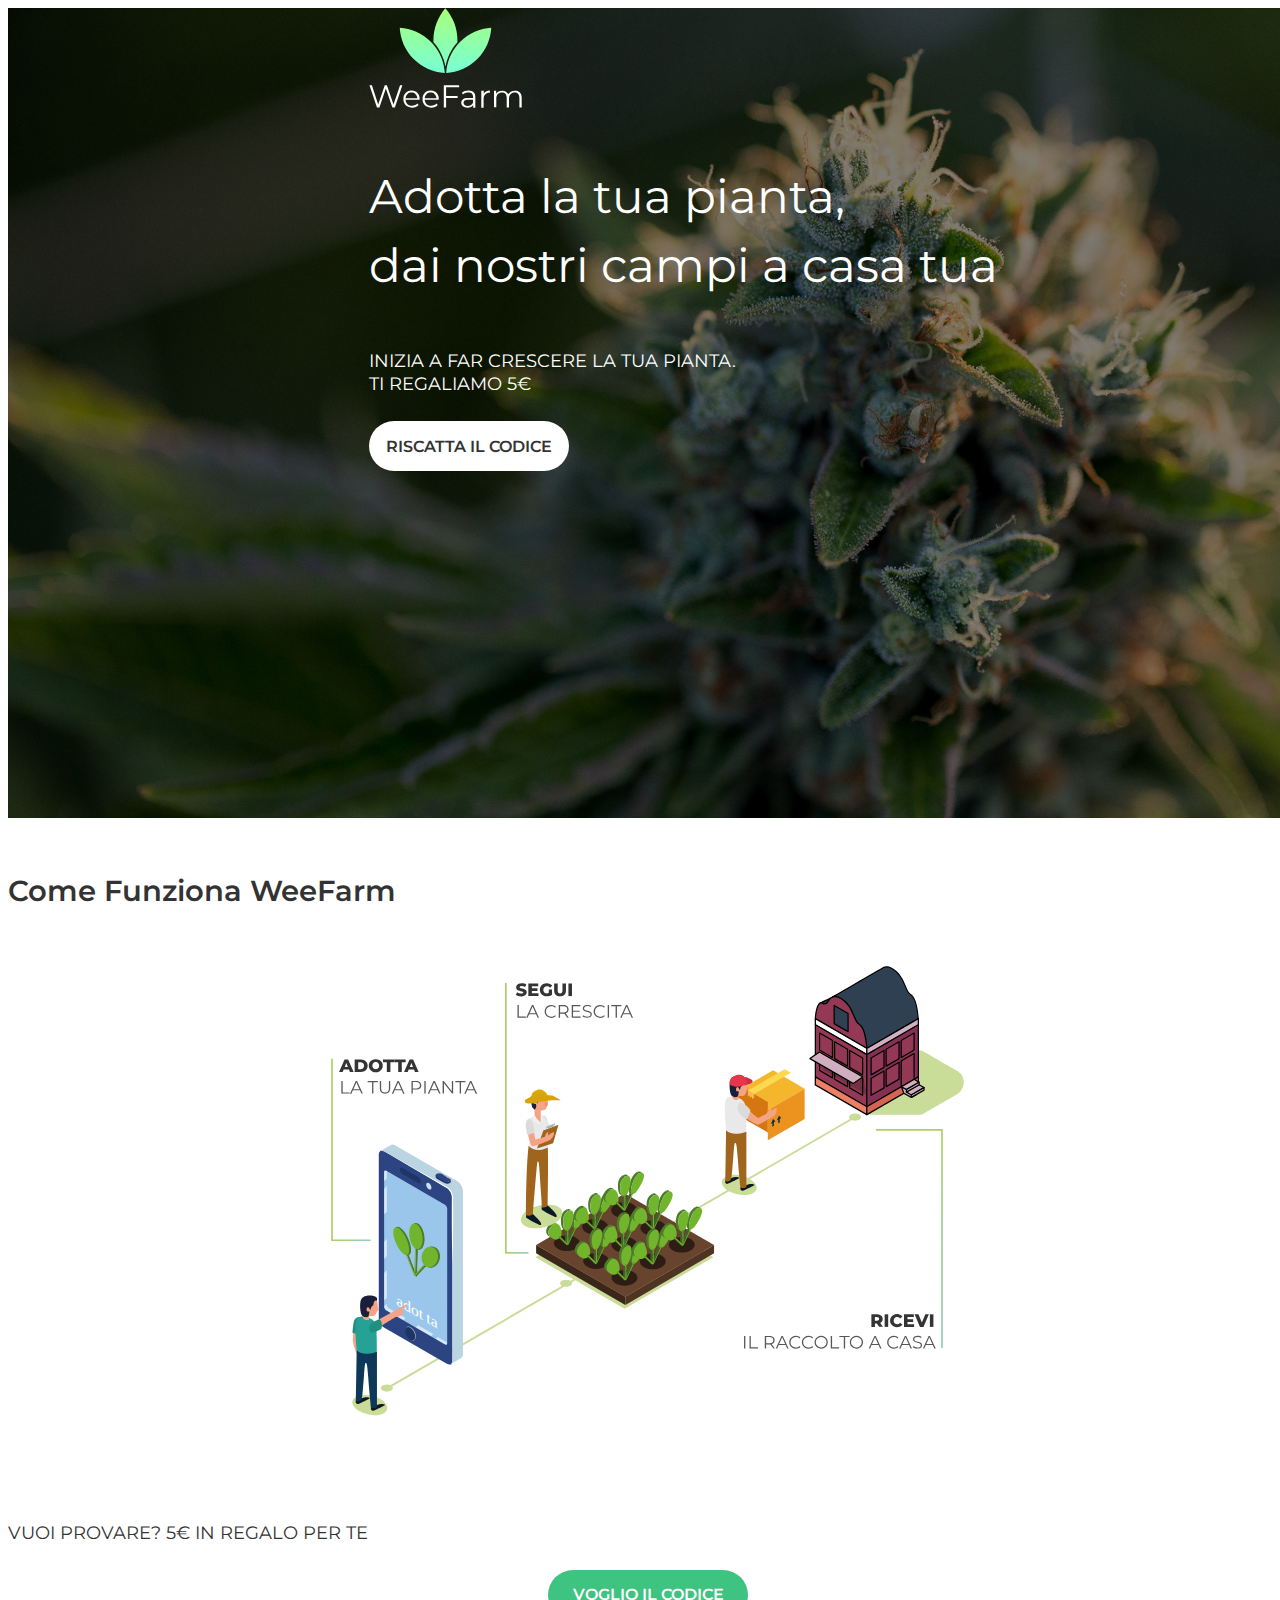
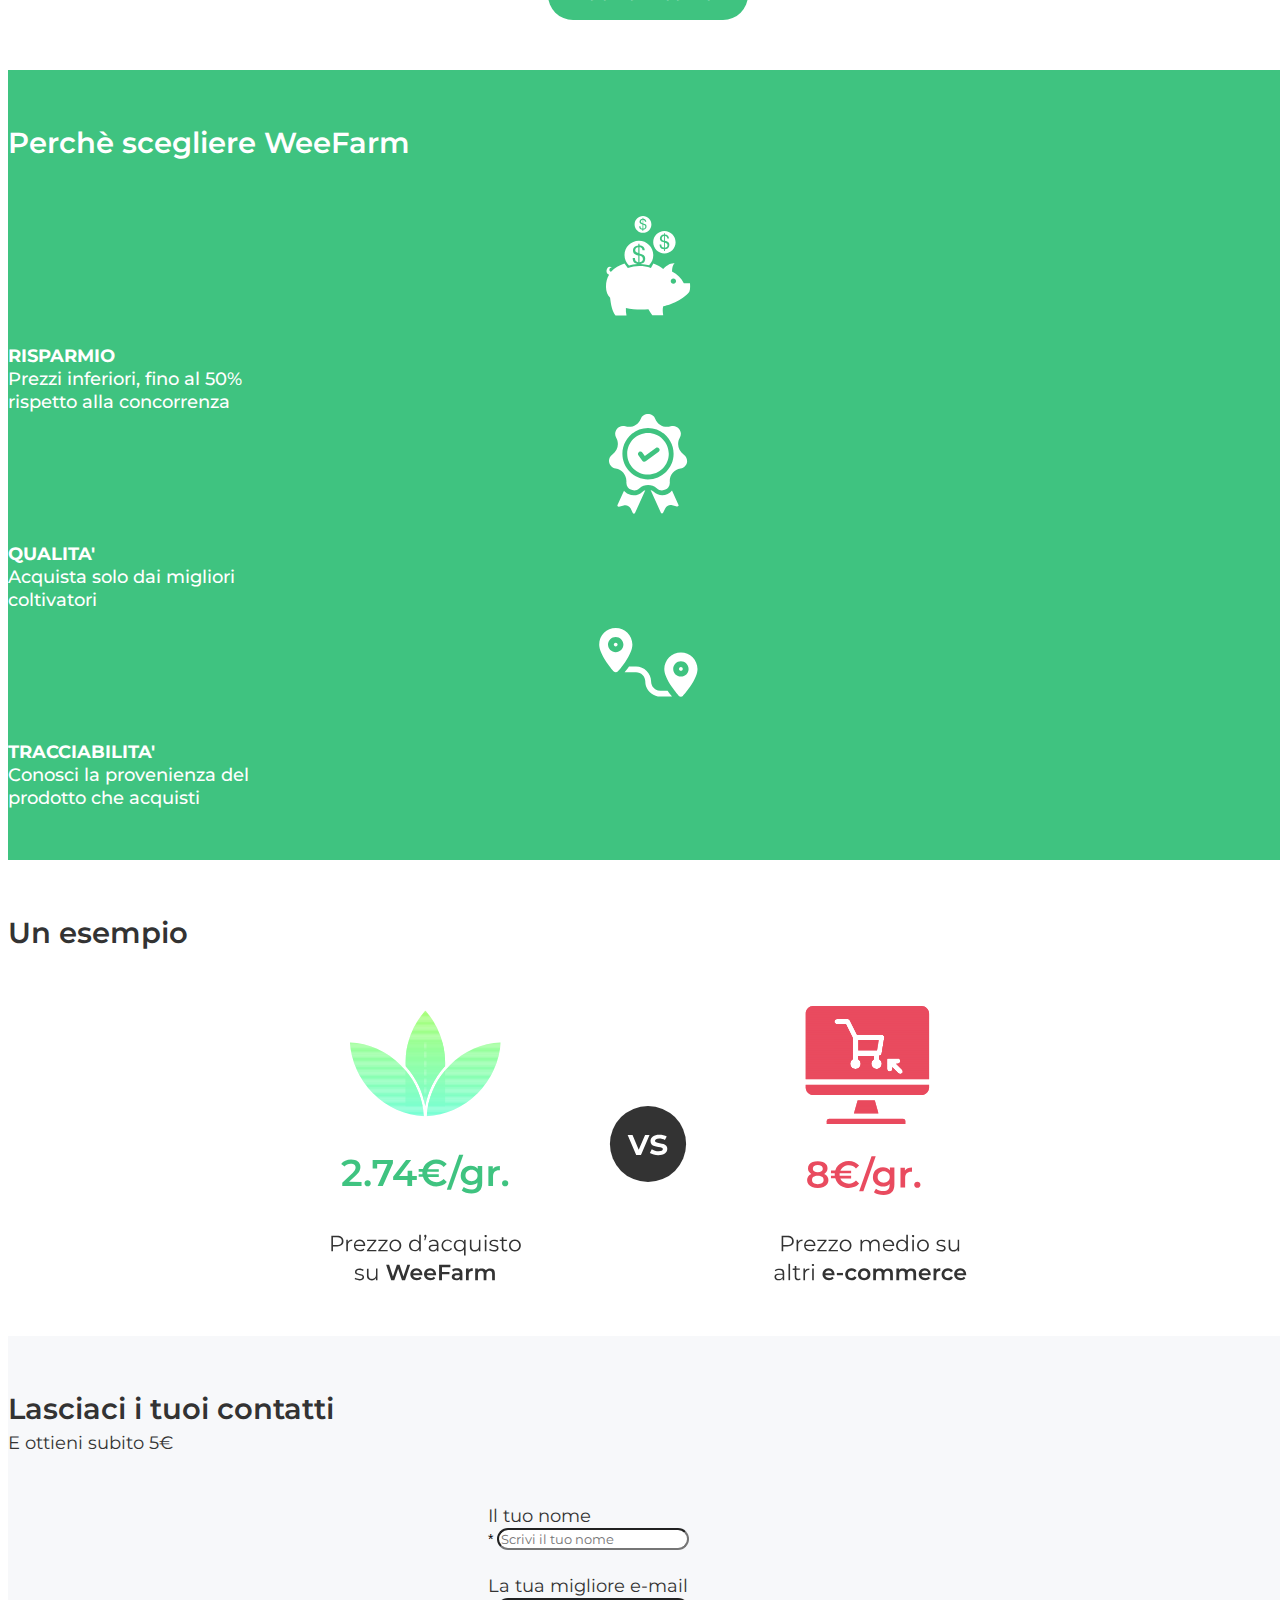
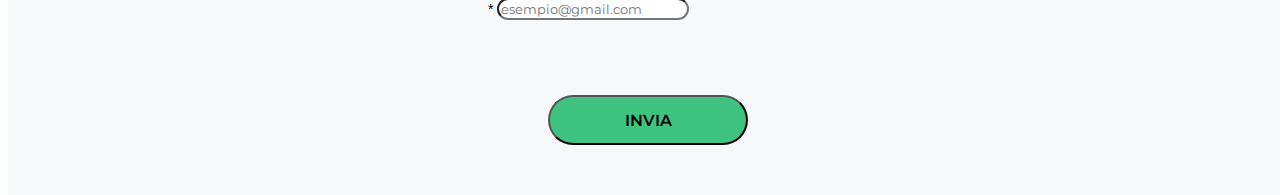
==== commit cdd34503: "add thankyoupage" ====
--- a/index.html
+++ b/index.html
@@ -14,7 +14,7 @@
   <!--bootstrap-->
   <link rel="stylesheet" href="https://stackpath.bootstrapcdn.com/bootstrap/4.1.2/css/bootstrap.min.css" integrity="sha384-Smlep5jCw/wG7hdkwQ/Z5nLIefveQRIY9nfy6xoR1uRYBtpZgI6339F5dgvm/e9B" crossorigin="anonymous">
   <!--googlefont-->
-  <link href="https://fonts.googleapis.com/css?family=Montserrat:400,700" rel="stylesheet">
+  <link href="https://fonts.googleapis.com/css?family=Montserrat:400,500,700" rel="stylesheet">
   <link href="https://fonts.googleapis.com/icon?family=Material+Icons"  rel="stylesheet">
   <!--JQuery-->
   <script src="https://ajax.googleapis.com/ajax/libs/jquery/3.3.1/jquery.min.js"></script>
@@ -42,22 +42,22 @@
           </div>-->
           <div class="col-md-6 fullh center pl_70 col-sm-12">
             <div class="flex container">
-            <div class="row pb_50">
+            <div class="row pb_50 pb_25_r">
               <div class="col-md">
                 <img src="src/img/logo.svg" class="responsive_hor_center logo_img" alt="">
               </div>
             </div>
-            <div class="row  pb_50">
+            <div class="row  pb_50 pb_25_r">
               <div class="col-md">
                   <p class="txt_h1 hero_b_txt responsive_text_center">Adotta la tua pianta,</br>dai nostri campi a casa tua</p>
               </div>
             </div>
             <div class="row  pb_25">
               <div class="col-md">
-                <p class="txt_h3 ottieni_txt responsive_text_center">INIZIA A FAR CRESCERE LA TUA PIANTA. <br> TI REGALIAMO 5€</p>
-              </div>
-            </div>
-            <div class="row pb_25">
+                <p class="txt_h3 ottieni_txt responsive_text_center r_txt1">INIZIA A FAR CRESCERE LA TUA PIANTA. <br> TI REGALIAMO 5€</p>
+              </div>
+            </div>
+            <div class="row">
               <div class="col-md">
                 <div class="responsive_hor_center ottieni_button center" id="go-lead">
                     <span class="txt_h3 ottieni_button_txt">RISCATTA IL CODICE</span>
@@ -170,6 +170,17 @@
     </div>
   </div>-->
 
+  <!-- SECTION6: UN ESEMPIO-->
+
+  <div class="container-fluid section7 pt_50 pb_50 hor_center">
+    <div class="row">
+      <div class="col-md">
+        <p class="txt_h2 text-center section_title_txt pb_50">Un esempio</p>
+        <img src="src/img/maps/esempio.svg" class="funzionamento img-fluid hor_center" alt="">
+      </div>
+    </div>
+  </div>
+
 <!-- SECTION4: LEAD -->
 <div class="container-fluid section4 pt_50 pb_50" id="lead">
   <div class="row">
@@ -180,33 +191,37 @@
   </div>
 </div>
 
+
+
       <!-- Begin Mailchimp Signup Form -->
-      <div id="mc_embed_signup" class="pb_50">
-      <form action="https://weefarm.us19.list-manage.com/subscribe/post?u=73365d327e79f61405c4b55f7&amp;id=e1cd4ea59c" method="post" id="mc-embedded-subscribe-form" name="mc-embedded-subscribe-form" class="validate" target="_blank" novalidate>
+      <div id="mc_embed_signup" class="pb_50 section4">
+      <form action="https://weefarm.us19.list-manage.com/subscribe/post?u=33116f2cb4ac0dbfccfe420f0&amp;id=fd2a811d6e" method="post" id="mc-embedded-subscribe-form" name="mc-embedded-subscribe-form" class="validate" target="_blank" novalidate>
           <div id="mc_embed_signup_scroll" class="hor_center">
-      <div class="mc-field-group">
-      	<label for="mce-FNAME">Il tuo nome  <span class="asterisk">*</span>
+      <div class="mc-field-group hor_center">
+      	<label for="mce-FNAME"><p class="pin_point_description txt_h3">Il tuo nome<p/>  <span class="asterisk">*</span>
       </label>
-      	<input type="text" value="" name="FNAME" class="required" id="mce-FNAME">
-      </div>
-      <div class="mc-field-group">
-      	<label for="mce-EMAIL">Lascia la tua migliore e-mail  <span class="asterisk">*</span>
+      	<input type="text" value="" name="FNAME" class="required" id="mce-FNAME" placeholder="Scrivi il tuo nome">
+      </div>
+      <div class="mc-field-group hor_center">
+      	<label for="mce-EMAIL"><p class="pin_point_description txt_h3">La tua migliore e-mail</p>  <span class="asterisk">*</span>
       </label>
-      	<input type="email" value="" name="EMAIL" class="required email" id="mce-EMAIL">
+      	<input type="email" value="" name="EMAIL" class="required email" id="mce-EMAIL" placeholder="esempio@gmail.com">
       </div>
       	<div id="mce-responses" class="clear">
       		<div class="response" id="mce-error-response" style="display:none"></div>
       		<div class="response" id="mce-success-response" style="display:none"></div>
       	</div>    <!-- real people should not fill this in and expect good things - do not remove this or risk form bot signups-->
           <div style="position: absolute; left: -5000px;" aria-hidden="true"><input type="text" name="b_73365d327e79f61405c4b55f7_e1cd4ea59c" tabindex="-1" value=""></div>
-          <div class="clear"><input type="submit" value="Subscribe" name="subscribe" id="mc-embedded-subscribe" class="button hor_center"></div>
+          <div class="clear">
+            <input type="submit" value="INVIA" name="subscribe" id="mc-embedded-subscribe" class="button hor_center"></div>
           </div>
       </form>
       </div>
   <!--End mc_embed_signup-->
 
 
-<!-- SECTION4: FAQ
+
+<!-- SECTION5: FAQ
 <div class="container-fluid section5 pt_100 pb_100">
   <div class="row">
     <div class="col-md">
--- a/src/css/style.css
+++ b/src/css/style.css
@@ -24,7 +24,7 @@
 
 /*usefull*/
 .fullh{
-  height: 100%;
+  height: 100% !important;
 }
 
 .center{
@@ -161,8 +161,8 @@
 }
 
 .color_black{
-  color: #333333 !important;
-  opacity: 0.8;
+  color: #FFFFFF !important;
+  font-weight: 500;
 }
 /*come funziona section*/
 .section_title_txt{
@@ -176,11 +176,11 @@
 }
 
 .pin_point_description{
-  color: #959595;
+  color: #333333;
 }
 
 .icon_size{
-  height: 75px;
+  height: 100px;
 }
 .cta_txt{
   color: #333333;
@@ -188,9 +188,8 @@
 }
 /*perchè scegliere weefarm section*/
 .section2{
-    background-image: linear-gradient(to right bottom, #a4ff7f, #94ff96, #87ffac, #7effbf, #7bffd0);
-    /*background-color: #f7f8fa;*/
-    opacity: 0.8;
+    /*background-image: linear-gradient(to right bottom, #7bffd0, #7effbf, #87ffac, #94ff96, #a4ff7f);*/
+    background-color: #3fc380;
 }
 
 .bold_txt{
@@ -213,17 +212,12 @@
   border-radius: 5px;
 }
 
-/*lead section*/
-.section4{
-    /*background-image: linear-gradient(141deg, #A4FF7F 51%, #7BFFD0 75%);*/
-    background-color: #ffffff;
-}
 
 .sign_button{
-  border-radius: 500px;
-  width: 200px;
-  height: 50px;
-  background-color: #3fc380;
+  border-radius: 500px !important;
+  width: 200px !important;
+  height: 50px !important;
+  background-color: #3fc380 !important;
 }
 
 .sign_button:hover{
@@ -248,8 +242,37 @@
 #mc_embed_signup .mc-field-group{
   padding-bottom: 25px!important;
 }
+
+#mc_embed_signup .button{
+  border-radius: 500px !important;
+  width: 200px !important;
+  height: 50px !important;
+  background-color: #3fc380 !important;
+  font-size: 16px !important;
+  line-height: 23px !important;
+  font-family: 'Montserrat', sans-serif !important;
+  font-weight: 600 !important;
+
+}
+
+#mc_embed_signup .button:hover{
+  opacity: 0.7 !important;
+  transition: 1s !important;
+  cursor: pointer !important;
+}
+
+#mc_embed_signup .mc-field-group input {
+  border-radius: 500px !important;
+  font-family: 'Montserrat', sans-serif !important;
+}
+
+.clear{
+  padding-top: 25px !important;
+}
 /*FAQ*/
-
+.section4{
+  background-color: #f7f8fa !important;
+}
 
 /*Footer*/
 .section6{
@@ -266,3 +289,16 @@
   opacity: 0.7;
   transition: 1s;
 }
+
+/* Thank you 1*/
+.ottieni_button_ty_v{
+  background-color: #3fc380 !important;
+}
+
+.ottieni_button_ty_r{
+  background-color: #E94B5F !important;
+}
+
+.white{
+  color: #FFFFFF;
+}
--- a/src/css/media_query.css
+++ b/src/css/media_query.css
@@ -12,7 +12,45 @@
 
 /* Landscape phones and portrait tablets */
 @media (max-width: 767px) {
+	.hero_b_txt{
+		font-size: 29px;
+		line-height: 37px;
+		font-weight: 600;
+	}
 
+	.pl_70{
+		padding-left: 15px !important;
+	}
+
+	.responsive_hor_center{
+		position: relative;
+		left: 50%;
+		transform: translateX(-50%);
+		-webkit-transform: translateX(-50%);
+	}
+
+	.responsive_text_center{
+		text-align: center!important;
+	}
+
+	.pb_50_r{
+		padding-bottom: 50px;
+	}
+
+	.funzionamento {
+		width: 100%;
+	}
+	#mc_embed_signup_scroll{
+		width: 75%;
+	}
+
+	.responsive_text_center{
+				text-align: center!important;
+	}
+
+	.pb_25_r{
+		padding-bottom: 25px !important;
+	}
 }
 
 /* Portrait phones and smaller */
@@ -52,4 +90,8 @@
 	.responsive_text_center{
 		    text-align: center!important;
 	}
+
+	.pb_25_r{
+		padding-bottom: 25px !important;
+	}
 }
